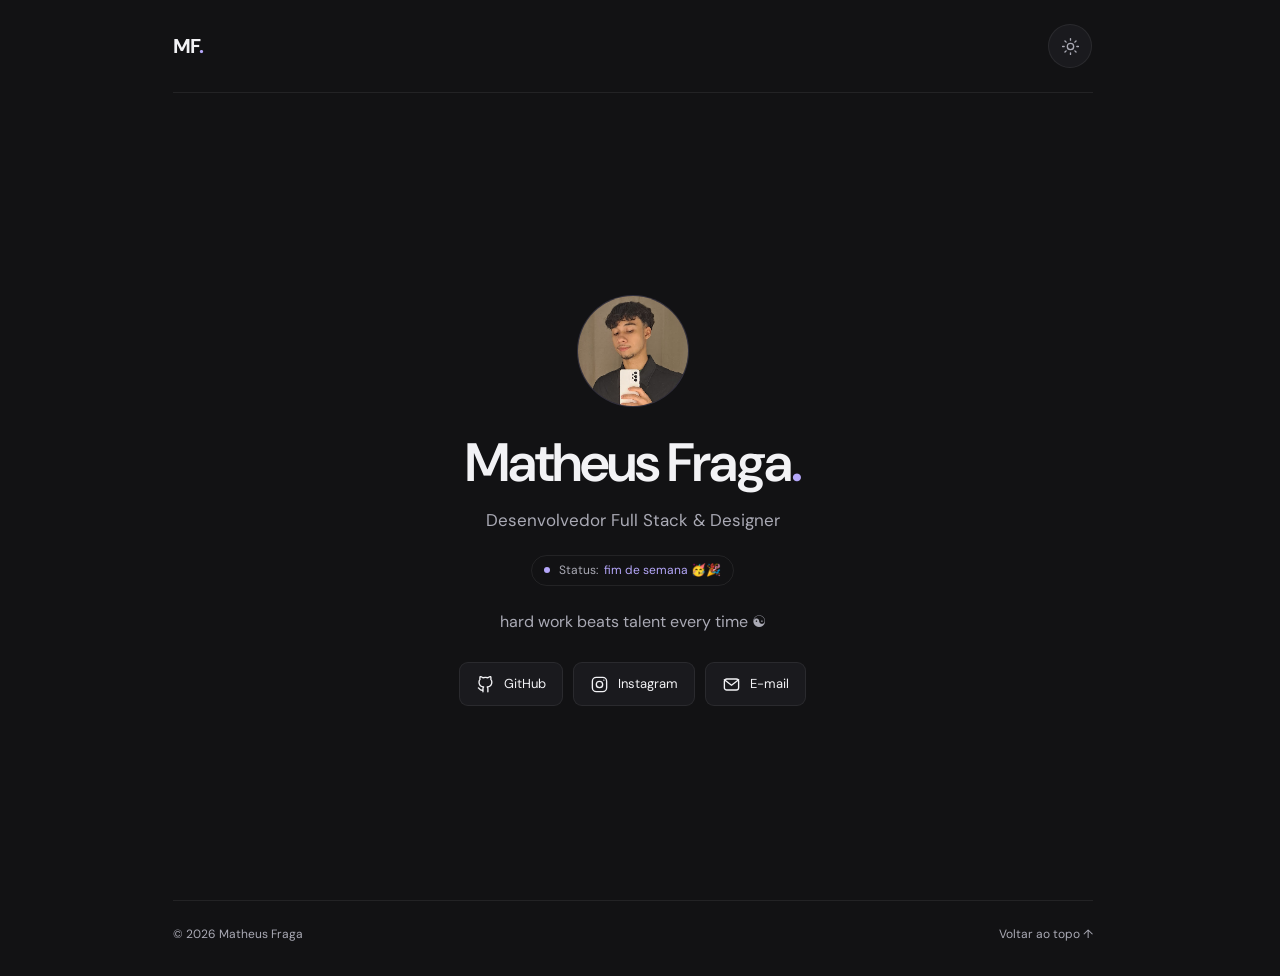
==== index.html @ 5ef15778 "Update index.html" ====
<!doctype html>
<html lang="pt-BR">
  <head>
    <meta charset="utf-8">
    <meta name="viewport" content="width=device-width,initial-scale=1">
    <meta name="theme-color" content="#121214">
    <title>Matheus Fraga | Desenvolvedor Full Stack e Designer</title>
    <meta name="description" content="Conheça o portfólio de Matheus Fraga: desenvolvimento web, design de interfaces e projetos como Nortiva, PatoDevs e Roddi.">
    <link rel="icon" type="image/svg+xml" href="/favicon.svg">
    <link rel="stylesheet" href="style.css">
    <script src="scripts/status.js" defer></script>
    <script src="scripts/app.js" defer></script>
    <link rel="canonical" href="https://matheusfraga.com.br/">
    <meta name="robots" content="index, follow, max-image-preview:large">
    <meta name="author" content="Matheus Fraga">
    <meta property="og:type" content="website">
    <meta property="og:locale" content="pt_BR">
    <meta property="og:site_name" content="Matheus Fraga">
    <meta property="og:title" content="Matheus Fraga | Desenvolvedor Full Stack e Designer">
    <meta property="og:description" content="Conheça o portfólio de Matheus Fraga: desenvolvimento web, design de interfaces e projetos como Nortiva, PatoDevs e Roddi.">
    <meta property="og:url" content="https://matheusfraga.com.br/">
    <meta property="og:image" content="https://matheusfraga.com.br/images/matheus-fraga.png">
    <meta property="og:image:alt" content="Matheus Fraga, desenvolvedor Full Stack e designer">
    <meta name="twitter:card" content="summary">
    <meta name="twitter:title" content="Matheus Fraga | Desenvolvedor Full Stack e Designer">
    <meta name="twitter:description" content="Conheça o portfólio de Matheus Fraga: desenvolvimento web, design de interfaces e projetos como Nortiva, PatoDevs e Roddi.">
    <meta name="twitter:image" content="https://matheusfraga.com.br/images/matheus-fraga.png">
    <script type="application/ld+json">
      {
      "@context": "https://schema.org",
      "@graph": [
      {
      "@type": "Person",
      "@id": "https://matheusfraga.com.br/#person",
      "name": "Matheus Fraga",
      "url": "https://matheusfraga.com.br/",
      "image": "https://matheusfraga.com.br/images/matheus-fraga.png",
      "jobTitle": "Desenvolvedor Full Stack e Designer",
      "sameAs": [
      "https://github.com/matheusfrdev",
      "https://www.instagram.com/fragaxyz/"
      ]
      },
      {
      "@type": "WebSite",
      "@id": "https://matheusfraga.com.br/#website",
      "url": "https://matheusfraga.com.br/",
      "name": "Matheus Fraga",
      "inLanguage": "pt-BR",
      "publisher": {
      "@id": "https://matheusfraga.com.br/#person"
      }
      },
      {
      "@type": "ProfilePage",
      "@id": "https://matheusfraga.com.br/#webpage",
      "url": "https://matheusfraga.com.br/",
      "name": "Matheus Fraga | Desenvolvedor Full Stack e Designer",
      "description": "Conheça o portfólio de Matheus Fraga: desenvolvimento web, design de interfaces e projetos como Nortiva, PatoDevs e Roddi.",
      "inLanguage": "pt-BR",
      "isPartOf": {
      "@id": "https://matheusfraga.com.br/#website"
      },
      "mainEntity": {
      "@id": "https://matheusfraga.com.br/#person"
      }
      }
      ]
      }
    </script>
    <script src="/scripts/conquistas.js" defer></script>
  </head>
  <body>
    <a class="skip-link" href="#inicio">Pular para o conteúdo</a>
    <div class="page">
      <header>
        <a class="brand" href="#inicio" aria-label="Matheus Fraga, início">MF<span>.</span></a>
        <nav aria-label="Navegação principal">
        </nav>
        <button id="theme" type="button" aria-label="Ativar tema claro" title="Alternar tema">
          <svg class="icon" viewBox="0 0 24 24" fill="none" stroke="currentColor" stroke-width="1.7" stroke-linecap="round" stroke-linejoin="round" aria-hidden="true">
            <circle cx="12" cy="12" r="4"/>
            <path d="M12 2v2m0 16v2M2 12h2m16 0h2M5 5l1.5 1.5m11 11L19 19M5 19l1.5-1.5m11-11L19 5"/>
          </svg>
        </button>
      </header>
      <main>
        <section class="intro" id="inicio" aria-labelledby="name">
          <div class="portrait">
            <img src="images/matheus-fraga.png" alt="Foto de Matheus Fraga" width="559" height="745" fetchpriority="high">
          </div>
          <h1 id="name">Matheus Fraga<span>.</span></h1>
          <p class="role">Desenvolvedor Full Stack &amp; Designer</p>
          <p class="routine-status" aria-label="Atividade prevista pela rotina" title="Status automático baseado na rotina, no horário de Brasília">
            <span>Status:</span>
            <span id="routine-status" role="status" aria-live="polite">Carregando status…</span>
          </p>
          <p class="summary">hard work beats talent every time ☯</p>
          <div class="intro-links">
            <a href="https://github.com/matheusfrdev" target="_blank" rel="noopener noreferrer">
              <svg class="icon" viewBox="0 0 24 24" fill="none" stroke="currentColor" stroke-width="1.7" stroke-linecap="round" stroke-linejoin="round" aria-hidden="true">
                <path d="M9 19c-4.3 1.3-4.3-2.2-6-2.7m12 5v-3.9c0-1.1-.4-1.8-.8-2.2 2.8-.3 5.8-1.4 5.8-6.3 0-1.4-.5-2.5-1.3-3.4.1-.3.6-1.6-.1-3.3 0 0-1.1-.4-3.5 1.3a12 12 0 0 0-6.4 0C6.3 1.8 5.2 2.2 5.2 2.2c-.7 1.7-.2 3-.1 3.3C4.3 6.4 3.8 7.5 3.8 8.9c0 4.9 3 6 5.8 6.3-.4.4-.8 1.2-.8 2.2v3.9"/>
              </svg>
              GitHub
            </a>
            <a href="https://www.instagram.com/fragaxyz/" target="_blank" rel="noopener noreferrer">
              <svg class="icon" viewBox="0 0 24 24" fill="none" stroke="currentColor" stroke-width="1.7" stroke-linecap="round" stroke-linejoin="round" aria-hidden="true">
                <rect x="3" y="3" width="18" height="18" rx="5"/>
                <circle cx="12" cy="12" r="4"/>
                <circle cx="17.5" cy="6.5" r=".8" fill="currentColor" stroke="none"/>
              </svg>
              Instagram
            </a>
            <button type="button" class="copy-email" aria-label="Copiar endereço de e-mail" title="Copiar e-mail">
              <svg class="icon" viewBox="0 0 24 24" fill="none" stroke="currentColor" stroke-width="1.7" stroke-linecap="round" stroke-linejoin="round" aria-hidden="true">
                <rect x="3" y="5" width="18" height="14" rx="3"/>
                <path d="m3 6 9 7 9-7"/>
              </svg>
              E-mail
            </button>
          </div>
        </section>
      </main>
      <footer>
        <span>© 2026 Matheus Fraga</span>
        <a href="#inicio">Voltar ao topo ↑</a>
      </footer>
    </div>
    <dialog id="project-dialog" aria-labelledby="dialog-title">
      <div class="dialog-toolbar">
        <span>Sobre o projeto</span>
        <button id="close-dialog" type="button" aria-label="Fechar detalhes">×</button>
      </div>
      <img id="dialog-image" alt="" width="1400" height="788">
      <div class="dialog-content">
        <p class="category" id="dialog-category"></p>
        <h2 id="dialog-title"></h2>
        <div id="dialog-description"></div>
        <h3>O que o projeto oferece</h3>
        <ul id="dialog-features"></ul>
        <div class="dialog-links" id="dialog-links"></div>
      </div>
    </dialog>
    <div class="copy-feedback" role="status" aria-live="polite" aria-atomic="true"></div>
  </body>
</html>
---- style.css ----
@import url('https://fonts.googleapis.com/css2?family=DM+Sans:wght@400;500;600;700&display=swap');

/* Índice: base · cabeçalho · apresentação · seções · projetos · contato
   rodapé · modal · feedback · animações · responsividade · acessibilidade. */

/* Base e temas */

:root {
  color-scheme: dark;
  --bg: #121214;
  --card: #1a1a1e;
  --text: #f2f2f5;
  --muted: #aaaab5;
  --line: #ffffff12;
  --accent: #b5a7fa;
  --avatar: #24212f;
  --quiet: #777783;
  --radius: 16px;
  --header-height: 93px;
}

* {
  box-sizing: border-box;
}

html {
  scroll-behavior: smooth;
  scroll-padding-top: 32px;
  scrollbar-gutter: stable;
}

body {
  margin: 0;
  background: var(--bg);
  color: var(--text);
  font-family: 'DM Sans',Arial,sans-serif;
  font-size: 16px;
  line-height: 1.6;
  -webkit-font-smoothing: antialiased;
}

body.light {
  color-scheme: light;
  --bg: #faf9fc;
  --card: #f1eff6;
  --text: #25222e;
  --muted: #64606f;
  --line: #3024481c;
  --accent: #6950ae;
  --avatar: #ebe5f7;
  --quiet: #746b83;
}

a {
  color: inherit;
  text-decoration: none;
  transition: color .2s;
}

a:hover {
  color: var(--accent);
}

a:focus-visible {
  outline: 2px solid var(--accent);
  outline-offset: 5px;
}

button:focus-visible {
  outline: 2px solid var(--accent);
  outline-offset: 5px;
}

button {
  font: inherit;
  cursor: pointer;
}

.page {
  width: min(100% - 64px,920px);
  margin: auto;
}

h1 {
  margin: 0;
  font-size: clamp(36px,5vw,54px);
  line-height: 1.2;
  font-weight: 600;
  letter-spacing: -2px;
  text-wrap: balance;
}

h2 {
  margin: 0;
  font-size: 25px;
  font-weight: 600;
  letter-spacing: -.8px;
  text-wrap: balance;
}

h3 {
  margin: 0;
  font-weight: 500;
  font-size: 17px;
  letter-spacing: -.3px;
  text-wrap: balance;
}

p {
  margin: 0;
  text-wrap: pretty;
}

h2 span {
  color: var(--accent);
}

.icon {
  width: 19px;
  height: 19px;
  flex-shrink: 0;
  vertical-align: middle;
}

.copy-email:hover {
  color: var(--accent);
  border-color: var(--accent);
}

.copy-email:active {
  transform: scale(.97);
}

/* Cabeçalho e navegação */

header {
  display: flex;
  align-items: center;
  justify-content: space-between;
  position: relative;
  padding: 24px 0;
  border-bottom: 1px solid var(--line);
}

nav {
  display: flex;
  gap: 30px;
  font-size: 14px;
  color: var(--muted);
}

#theme {
  position: static;
  right: 0;
  background: var(--card);
  border: 1px solid var(--line);
  border-radius: 50%;
  color: var(--muted);
  height: 44px;
  width: 44px;
  padding: 0;
  font-size: 19px;
  display: grid;
  place-items: center;
}

.brand {
  font-size: 20px;
  font-weight: 700;
  letter-spacing: -.7px;
  white-space: nowrap;
}

.brand span {
  color: var(--accent);
}

nav a {
  min-height: 44px;
  display: flex;
  align-items: center;
}

#theme:hover {
  color: var(--accent);
}

.skip-link {
  position: fixed;
  top: -100px;
  left: 8px;
  padding: 12px;
  background: var(--card);
  z-index: 10;
  transform: none;
}

.skip-link:focus {
  transform: translateY(0);
  top: 8px;
}

/* Apresentação — primeira tela */

.intro {
  text-align: center;
  padding: 64px 0 56px;
  max-width: 650px;
  margin: auto;
  min-height: calc(100vh - var(--header-height));
  min-height: calc(100dvh - var(--header-height));
  display: flex;
  flex-direction: column;
  align-items: center;
  justify-content: center;
  width: 100%;
}

.portrait {
  background: var(--avatar);
  border: 1px solid var(--line);
  border-radius: 50%;
  width: 112px;
  height: 112px;
  margin: 0 auto 22px;
  display: grid;
  place-items: center;
  color: var(--accent);
  font-size: 23px;
  font-weight: 500;
  letter-spacing: -1px;
  margin-bottom: 24px;
  transform: none;
  overflow: hidden;
}

.portrait img {
  width: 100%;
  height: 100%;
  object-fit: cover;
  border-radius: inherit;
  display: block;
  object-position: 50% 22%;
  transform: scale(1.55);
  transform-origin: 50% 22%;
}

h1 span {
  color: var(--accent);
}

.role {
  font-size: 17px;
  margin-top: 12px;
  color: var(--muted);
}

.summary {
  font-size: 16px;
  line-height: 1.8;
  color: var(--muted);
  margin: 15px auto 0;
  max-width: 470px;
  margin-top: 22px;
}

.intro-links {
  display: flex;
  align-items: center;
  justify-content: center;
  gap: 10px;
  margin-top: 26px;
  font-size: 14px;
}

.intro-links>span {
  color: var(--line);
}

.routine-status {
  font-size: 12px;
  color: var(--muted);
  margin: 8px 0 0;
  display: inline-flex;
  gap: 6px;
  align-items: center;
  border: 1px solid var(--line);
  padding: 5px 12px;
  border-radius: 100px;
  margin-top: 20px;
}

.routine-status>span:last-child {
  color: var(--accent);
}

.routine-status:before {
  content: '';
  width: 6px;
  height: 6px;
  background: var(--accent);
  border-radius: 50%;
  margin-right: 3px;
}

.intro-links a {
  display: inline-flex;
  align-items: center;
  justify-content: center;
  gap: 9px;
  border: 1px solid var(--line);
  border-radius: 9px;
  padding: 9px 16px;
  min-height: 44px;
  font-size: 13px;
  background: var(--card);
}

.intro-links a:hover {
  border-color: var(--accent);
}

.intro-links .copy-email {
  display: inline-flex;
  align-items: center;
  justify-content: center;
  gap: 9px;
  border: 1px solid var(--line);
  border-radius: 9px;
  padding: 9px 16px;
  min-height: 44px;
  font-size: 13px;
  background: var(--card);
  color: var(--text);
}

.intro>* {
  flex-shrink: 0;
}

/* Seções e sobre */

.section {
  border-top: 1px solid var(--line);
  padding: 40px 0;
}

.section-title {
  display: flex;
  align-items: flex-end;
  justify-content: space-between;
  margin-bottom: 24px;
}

.section-title>span {
  font-size: 12px;
  color: var(--muted);
}

.about {
  display: grid;
  grid-template-columns: 1fr 2fr;
  gap: 40px;
}

.eyebrow {
  display: block;
  color: var(--muted);
  font-size: 11px;
  letter-spacing: 1.4px;
  text-transform: uppercase;
  margin-bottom: 10px;
}

.about-copy p {
  font-size: 15px;
  color: var(--muted);
  line-height: 1.85;
}

.about-copy p+p {
  margin-top: 12px;
}

/* Projetos */

.project-grid {
  display: grid;
  grid-template-columns: repeat(3, minmax(0, 1fr));
  gap: 24px;
}

.project {
  padding: 0;
  background: var(--card);
  border: 1px solid var(--line);
  border-radius: var(--radius);
  min-width: 0;
  transition: transform 180ms ease-out,border-color 180ms ease-out;
  display: flex;
  flex-direction: column;
  width: 100%;
  overflow: hidden;
  text-align: left;
  color: var(--text);
  font: inherit;
  border-color: var(--line);
}

.project:hover {
  border-color: var(--accent);
  transform: translateY(-4px);
}

.category {
  font-size: 11px;
  color: var(--muted);
  letter-spacing: .3px;
}

.project-photo {
  display: block;
  width: 100%;
  height: auto;
  aspect-ratio: 16/9;
  object-fit: cover;
  border-bottom: 1px solid var(--line);
  background: var(--card);
  transition: transform 220ms ease-out;
}

.project-body {
  display: flex;
  flex-direction: column;
  flex: 1;
  padding: 22px 20px;
}

.project-name {
  display: block;
  font-size: 21px;
  font-weight: 600;
  letter-spacing: -.5px;
  margin-top: 6px;
}

.project-description {
  display: block;
  font-size: 14px;
  color: var(--muted);
  line-height: 1.7;
  margin-top: 8px;
  min-height: 48px;
  margin-bottom: 20px;
}

.project-more {
  display: flex;
  color: var(--accent);
  font-size: 12px;
  margin-top: auto;
  align-items: center;
  justify-content: space-between;
  border-top: 1px solid var(--line);
  padding-top: 16px;
}

.project[data-project="nortiva"] .project-photo {
  object-fit: contain;
  padding: 0;
  background: #244aff;
}

.project-count {
  font-variant-numeric: tabular-nums;
  letter-spacing: 1px;
  padding-bottom: 4px;
}

.project:active {
  transform: scale(.99);
}

/* Preserva a logo quadrada do PatoDevs no espaço horizontal dos projetos. */

.project[data-project="patodevs"] .project-photo, #dialog-image.patodevs-image {
  object-fit: contain;
  padding: 20px;
  background: #000;
}

/* Contato */

.contact {
  text-align: center;
  padding: 52px 0;
}

.contact>p {
  color: var(--muted);
  font-size: 15px;
  margin-top: 14px;
}

.contact-links {
  display: flex;
  justify-content: center;
  flex-wrap: wrap;
  gap: 24px;
  font-size: 14px;
  color: var(--muted);
}

.contact h2 {
  font-size: 30px;
}

.contact-links a {
  display: inline-flex;
  align-items: center;
  gap: 8px;
  min-height: 44px;
  font-size: 13px;
}

.contact-icons {
  margin-top: 24px;
  gap: 16px;
}

.contact-icons a {
  width: 48px;
  height: 48px;
  display: inline-flex;
  justify-content: center;
  align-items: center;
  border: 1px solid var(--line);
  border-radius: 12px;
  background: var(--card);
  color: var(--muted);
}

.contact-icons .icon {
  width: 23px;
  height: 23px;
}

.contact-icons a:hover {
  color: var(--accent);
  border-color: var(--accent);
}

.contact-icons .copy-email {
  width: 48px;
  height: 48px;
  display: inline-flex;
  justify-content: center;
  align-items: center;
  border: 1px solid var(--line);
  border-radius: 12px;
  background: var(--card);
  color: var(--muted);
  padding: 0;
}

/* Rodapé */

footer {
  border-top: 1px solid var(--line);
  padding: 24px 0 32px;
  color: var(--muted);
  font-size: 12px;
  text-align: center;
  display: flex;
  justify-content: space-between;
}

/* Modal de projeto */

dialog {
  color: var(--text);
  background: var(--bg);
  border: 1px solid var(--line);
  padding: 0;
  border-radius: 15px;
  width: min(680px,calc(100% - 32px));
  max-height: 85dvh;
  overflow: auto;
  box-shadow: 0 25px 100px #0006;
}

/* Entrada dos detalhes ao clicar em qualquer card. */

dialog[open] {
  animation: project-dialog-enter 240ms cubic-bezier(.2,.8,.2,1);
}

dialog[open]::backdrop {
  animation: project-backdrop-enter 240ms ease-out;
}

@keyframes project-dialog-enter {
  from {
    opacity: 0;
    transform: translateY(14px) scale(.96);
  }
  to {
    opacity: 1;
    transform: translateY(0) scale(1);
  }
}

@keyframes project-backdrop-enter {
  from {
    opacity: 0;
  }
  to {
    opacity: 1;
  }
}

dialog::backdrop {
  background: #000a;
  backdrop-filter: blur(5px);
}

body.dialog-open {
  overflow: hidden;
}

.dialog-toolbar {
  display: flex;
  align-items: center;
  justify-content: space-between;
  padding: 12px 18px;
  border-bottom: 1px solid var(--line);
  font-size: 12px;
  color: var(--muted);
}

#close-dialog {
  background: transparent;
  border: 0;
  color: var(--text);
  height: 44px;
  width: 44px;
  font-size: 25px;
  line-height: 1;
}

#dialog-image {
  width: 100%;
  height: auto;
  aspect-ratio: 16/9;
  object-fit: cover;
  display: block;
}

.dialog-content {
  padding: 25px 29px 30px;
}

#dialog-title {
  font-size: 27px;
  margin: 5px 0 19px;
}

#dialog-description p {
  font-size: 16px;
  color: var(--muted);
  line-height: 1.8;
  margin: 0 0 15px;
}

.dialog-content h3 {
  font-size: 16px;
  margin-top: 24px;
}

#dialog-features {
  font-size: 14px;
  color: var(--muted);
  padding-left: 19px;
  margin: 12px 0 23px;
}

#dialog-features li {
  margin: 6px 0;
}

.dialog-links {
  display: flex;
  gap: 10px;
  flex-wrap: wrap;
}

.dialog-links a {
  font-size: 14px;
  padding: 10px 15px;
  border: 1px solid var(--line);
  border-radius: 8px;
  min-height: 44px;
}

.dialog-links a:first-child {
  color: var(--accent);
}

#dialog-image.nortiva-image {
  object-fit: contain;
  padding: 0;
  background: #244aff;
}

.dialog-links a:hover {
  border-color: var(--accent);
}

/* Confirmação de cópia */

.copy-feedback {
  position: fixed;
  bottom: 24px;
  left: 50%;
  transform: translateX(-50%);
  z-index: 20;
  max-width: calc(100% - 32px);
  width: max-content;
  padding: 12px 20px;
  border: 1px solid var(--line);
  border-radius: 12px;
  background: var(--card);
  color: var(--text);
  font-size: 14px;
  text-align: center;
  box-shadow: 0 4px 24px #0003;
}

.copy-feedback:empty {
  display: none;
}

/* Animações de entrada */

.scroll-reveal {
  transition: opacity 480ms ease-out,transform 480ms cubic-bezier(.23,1,.32,1);
}

.scroll-reveal.is-pending {
  opacity: 0;
  transform: translateY(18px);
}

/* Responsividade: ajustes agrupados por tamanho de tela. */

/* Mascote oficial da Maracaki, preservado sem cortes. */

.project[data-project="maracaki"] .project-photo, #dialog-image.maracaki-image {
  object-fit: contain;
  padding: 16px;
  background: #171719;
}

@media (max-width: 900px) {
  .project-grid {
    grid-template-columns: repeat(2, minmax(0, 1fr));
  }
}

@media (max-width: 600px) {
  .page {
    width: calc(100% - 40px);
  }
  header {
    padding: 16px 0;
    flex-wrap: wrap;
    gap: 8px 16px;
  }
  nav {
    gap: 18px;
    font-size: 13px;
  }
  .intro {
    padding: 40px 0;
  }
  .summary {
    font-size: 15px;
  }
  /* Projetos no celular: cards em coluna única sobre fundo mais escuro */
  #projetos {
    background: #0b0b0d;
    margin-inline: -20px;
    padding: 32px 20px;
    border-top: 1px solid #ffffff10;
    border-bottom: 1px solid #ffffff10;
  }
  .project-grid {
    grid-template-columns: 1fr;
    gap: 16px;
  }
  .project {
    background: #141417;
    border-color: #ffffff12;
  }
  .project-photo {
    aspect-ratio: 16 / 9;
  }
  h3 {
    font-size: 16px;
  }
  .contact-links {
    flex-direction: row;
    gap: 16px;
  }
  .section {
    padding: 32px 0;
  }
  .project-body {
    padding: 14px 12px;
    min-width: 0;
    overflow-wrap: anywhere;
  }
  .project-description {
    min-height: 0;
    font-size: 12px;
    line-height: 1.55;
    margin-bottom: 14px;
  }
  .project-name {
    font-size: 17px;
    line-height: 1.3;
  }
  .project .category {
    font-size: 10px;
    line-height: 1.4;
  }
  .project-more {
    font-size: 11px;
    gap: 6px;
    padding-top: 12px;
  }
  .dialog-content {
    padding: 20px;
  }
  .brand {
    font-size: 18px;
  }
  #theme {
    height: 40px;
    width: 40px;
    margin-left: auto;
  }
  .role {
    font-size: 14px;
  }
  .intro-links {
    gap: 8px;
  }
  .intro-links a {
    padding: 9px 12px;
    font-size: 12px;
  }
  .about {
    grid-template-columns: 1fr;
    gap: 20px;
  }
  .section-title {
    gap: 12px;
  }
  h2 {
    font-size: 23px;
  }
  .project-count {
    white-space: nowrap;
    font-size: 10px !important;
  }
  .contact {
    padding: 40px 0;
  }
  .contact h2 {
    font-size: 27px;
  }
  .contact-links a {
    font-size: 12px;
  }
  footer {
    font-size: 11px;
  }
  .intro-links .copy-email {
    padding: 9px 12px;
    font-size: 12px;
  }
  header nav {
    order: 3;
    width: 100%;
    justify-content: center;
  }
  :root {
    --header-height: 125px;
  }
}

/* Acessibilidade: respeita a preferência por movimento reduzido. */

@media (prefers-reduced-motion: reduce) {
  html {
    scroll-behavior: auto;
  }
  *, *::before, *::after, dialog::backdrop {
    animation: none !important;
    transition: none !important;
  }
  .project:hover {
    transform: none;
  }
  .project:active {
    transform: none;
  }
  .scroll-reveal {
    opacity: 1;
    transform: none;
    transition: none;
  }
  .scroll-reveal.is-pending {
    opacity: 1;
    transform: none;
    transition: none;
  }
}

/* 404 */

.estrutura-erro {
  min-height: 100vh;
  min-height: 100svh;
  display: flex;
  flex-direction: column;
}

.conteudo-erro {
  flex: 1;
  display: flex;
  flex-direction: column;
  justify-content: center;
  align-items: center;
  padding: 48px 0 64px;
  text-align: center;
}

.etiqueta-erro {
  font-size: 12px;
  letter-spacing: .14em;
  text-transform: uppercase;
  color: var(--muted);
  border: 1px solid var(--line);
  background: var(--card);
  border-radius: 100px;
  padding: 5px 14px;
}

.numero-erro {
  font-size: clamp(100px, 24vw, 220px);
  line-height: 1.15;
  font-weight: 700;
  letter-spacing: -.065em;
  margin: 18px 0 16px;
  color: var(--text);
  user-select: none;
}

.numero-erro span {
  color: var(--accent);
}

.conteudo-erro h1 {
  max-width: 620px;
  font-size: clamp(26px, 4vw, 38px);
  letter-spacing: -1px;
}

.descricao-erro {
  color: var(--muted);
  font-size: 16px;
  line-height: 1.8;
  margin-top: 18px;
  max-width: 460px;
}

.acoes-erro {
  display: flex;
  justify-content: center;
  flex-wrap: wrap;
  gap: 10px;
  margin-top: 28px;
}

.botao-erro {
  display: inline-flex;
  justify-content: center;
  align-items: center;
  min-height: 46px;
  padding: 10px 18px;
  border-radius: 9px;
  border: 1px solid var(--line);
  background: var(--card);
  color: var(--text);
  font-size: 14px;
  transition: border-color .2s, transform .2s;
}

.botao-erro:hover {
  border-color: var(--accent);
}

.principal-erro {
  background: var(--accent);
  color: var(--bg);
  border-color: var(--accent);
  font-weight: 600;
}

.principal-erro:hover {
  color: var(--bg);
  transform: translateY(-2px);
}

@media (max-width: 520px) {
  .pagina-erro .page {
    width: calc(100% - 32px);
  }
  .pagina-erro header {
    gap: 12px;
  }
  .pagina-erro nav {
    gap: 12px;
    font-size: 13px;
  }
  .conteudo-erro {
    padding: 32px 0 44px;
  }
  .descricao-erro {
    font-size: 15px;
  }
  .acoes-erro {
    width: 100%;
  }
}

@media (max-width: 360px) {
  .pagina-erro nav a:first-child {
    display: none;
  }
  .acoes-erro {
    flex-direction: column;
  }
}

@media (prefers-reduced-motion: reduce) {
  .botao-erro {
    transition: none;
  }
  .principal-erro:hover {
    transform: none;
  }
}

/* Easter egg: isolado para preservar o tema e os modais de projetos. */

button.routine-status {
  background: transparent;
  font-family: inherit;
  line-height: inherit;
  user-select: none;
  touch-action: manipulation;
}

#secret-dialog {
  padding: 0;
  width: min(560px, calc(100% - 32px));
  max-height: calc(100dvh - 32px);
  overflow: auto;
  border: 1px solid #ffffff24;
  border-radius: 24px;
  background: #15151b;
  color: #f6f4ff;
  box-shadow: 0 24px 100px #0007;
}

#secret-dialog::backdrop {
  background: #090912cc;
  backdrop-filter: blur(8px);
}

#secret-dialog[open] {
  animation: secret-enter .35s ease-out;
}

.secret-scene {
  height: 210px;
  position: relative;
  overflow: hidden;
  background: linear-gradient(#98e4ed, #d0f4e7 73%, #f9dfa5 74%);
}

.secret-sun {
  position: absolute;
  top: 32px;
  right: 85px;
  width: 66px;
  height: 66px;
  border-radius: 50%;
  background: #ffe68a;
  box-shadow: 0 0 45px #ffe68a90;
}

.secret-palm {
  position: absolute;
  bottom: 10px;
  font-size: 116px;
  line-height: 1;
  z-index: 2;
  transform-origin: bottom;
  animation: secret-sway 5s ease-in-out infinite alternate;
}

.palm-left {
  left: 30px;
}

.palm-right {
  right: 25px;
  font-size: 92px;
  animation-delay: -2s;
}

.secret-wave {
  position: absolute;
  bottom: 22px;
  left: -10%;
  width: 120%;
  height: 44px;
  background: #57c4d3;
  border-radius: 50%;
  animation: secret-tide 4s ease-in-out infinite alternate;
}

.secret-code {
  display: none;
}

.secret-content {
  padding: 30px 32px;
}

.secret-label {
  font-size: 10px;
  letter-spacing: 2.5px;
  color: #b5a7fa;
  margin-bottom: 12px;
}

#secret-title {
  font-size: clamp(23px, 5vw, 32px);
  letter-spacing: -1px;
  line-height: 1.2;
}

#secret-message {
  color: #b9b6c9;
  font-size: 15px;
  line-height: 1.75;
  margin-top: 15px;
}

.secret-close {
  margin-top: 26px;
  padding: 11px 18px;
  border: 0;
  border-radius: 10px;
  color: #181322;
  background: #c0b2ff;
  display: flex;
  align-items: center;
  gap: 24px;
  font-size: 14px;
}

.secret-close:hover {
  background: #d4caff;
}

.secret-content small {
  display: block;
  margin-top: 12px;
  font-size: 11px;
  color: #8c879e;
}

#secret-dialog[data-mode="dev"] .secret-scene {
  background: #0b1110;
  border-bottom: 1px solid #a4ffbb22;
}

#secret-dialog[data-mode="dev"] .secret-sun, #secret-dialog[data-mode="dev"] .secret-palm, #secret-dialog[data-mode="dev"] .secret-wave {
  display: none;
}

#secret-dialog[data-mode="dev"] .secret-code {
  display: flex;
  flex-direction: column;
  padding: 28px 30px;
  gap: 8px;
  font: 13px/1.4 monospace;
  color: #a4ffbb;
}

#secret-dialog[data-mode="dev"] .secret-label {
  color: #a4ffbb;
}

#secret-dialog[data-mode="dev"] .secret-close {
  background: #a4ffbb;
  color: #0b1110;
}

.secret-cursor {
  animation: secret-blink 1s steps(2, start) infinite;
}

@keyframes secret-enter {
  from {
    opacity: 0;
    transform: translateY(14px) scale(.98);
  }
  to {
    opacity: 1;
    transform: none;
  }
}

@keyframes secret-sway {
  from {
    transform: rotate(-3deg);
  }
  to {
    transform: rotate(3deg);
  }
}

@keyframes secret-tide {
  from {
    transform: translateY(0);
  }
  to {
    transform: translateY(9px);
  }
}

@keyframes secret-blink {
  to {
    opacity: 0;
  }
}

@media (max-width: 420px) {
  .secret-content {
    padding: 25px 22px;
  }
  .secret-scene {
    height: 180px;
  }
  .palm-left {
    left: 12px;
  }
  .palm-right {
    right: 8px;
  }
}

@media (prefers-reduced-motion: reduce) {
  #secret-dialog[open], #secret-dialog .secret-palm, #secret-dialog .secret-wave, #secret-dialog .secret-cursor {
    animation: none;
  }
}
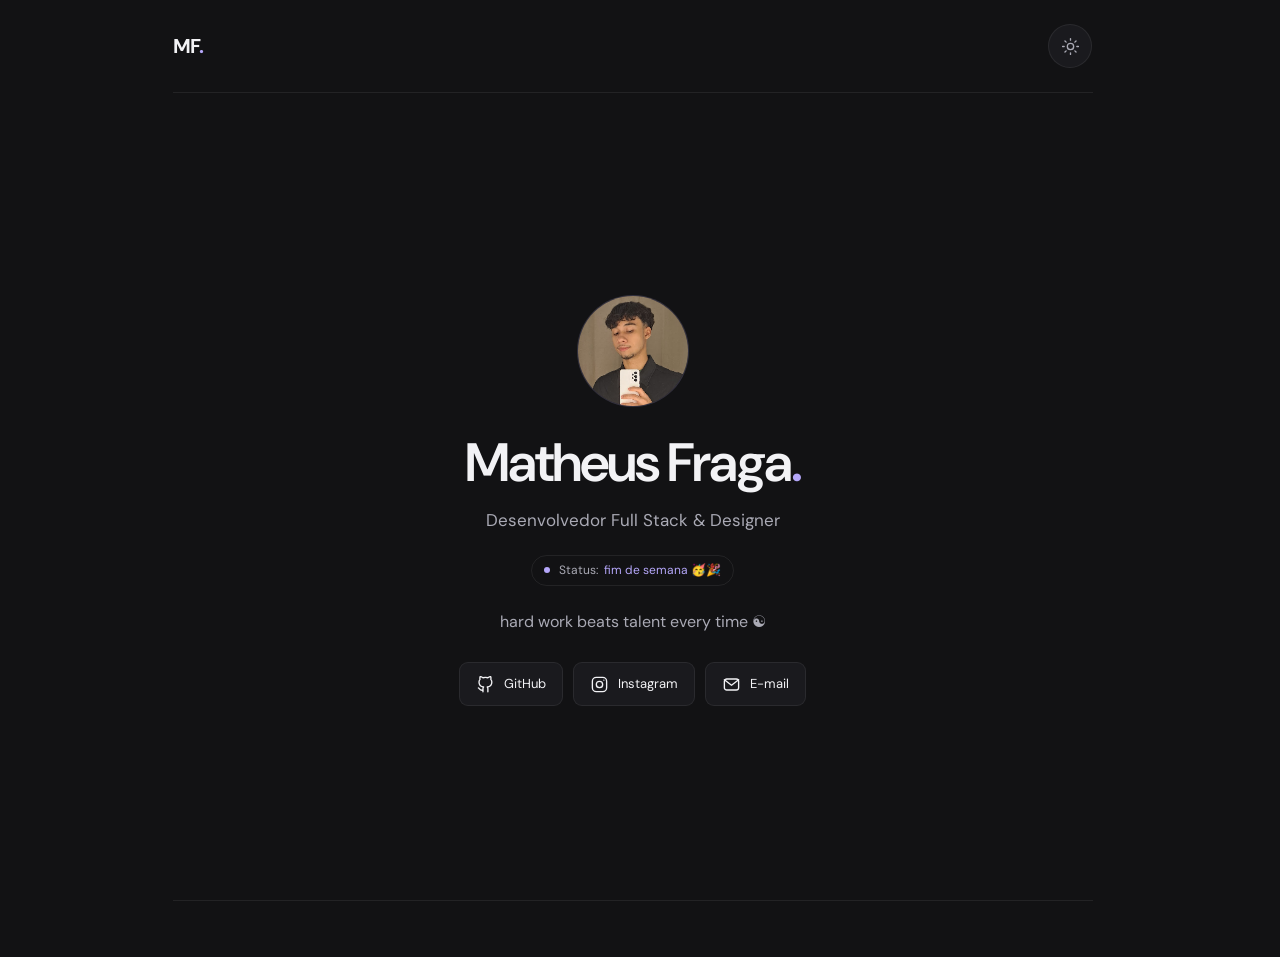
==== commit cd35db6f: "Update index.html" ====
--- a/index.html
+++ b/index.html
@@ -122,26 +122,7 @@
         </section>
       </main>
       <footer>
-        <span>© 2026 Matheus Fraga</span>
-        <a href="#inicio">Voltar ao topo ↑</a>
       </footer>
-    </div>
-    <dialog id="project-dialog" aria-labelledby="dialog-title">
-      <div class="dialog-toolbar">
-        <span>Sobre o projeto</span>
-        <button id="close-dialog" type="button" aria-label="Fechar detalhes">×</button>
-      </div>
-      <img id="dialog-image" alt="" width="1400" height="788">
-      <div class="dialog-content">
-        <p class="category" id="dialog-category"></p>
-        <h2 id="dialog-title"></h2>
-        <div id="dialog-description"></div>
-        <h3>O que o projeto oferece</h3>
-        <ul id="dialog-features"></ul>
-        <div class="dialog-links" id="dialog-links"></div>
-      </div>
-    </dialog>
-    <div class="copy-feedback" role="status" aria-live="polite" aria-atomic="true"></div>
   </body>
 </html>
 
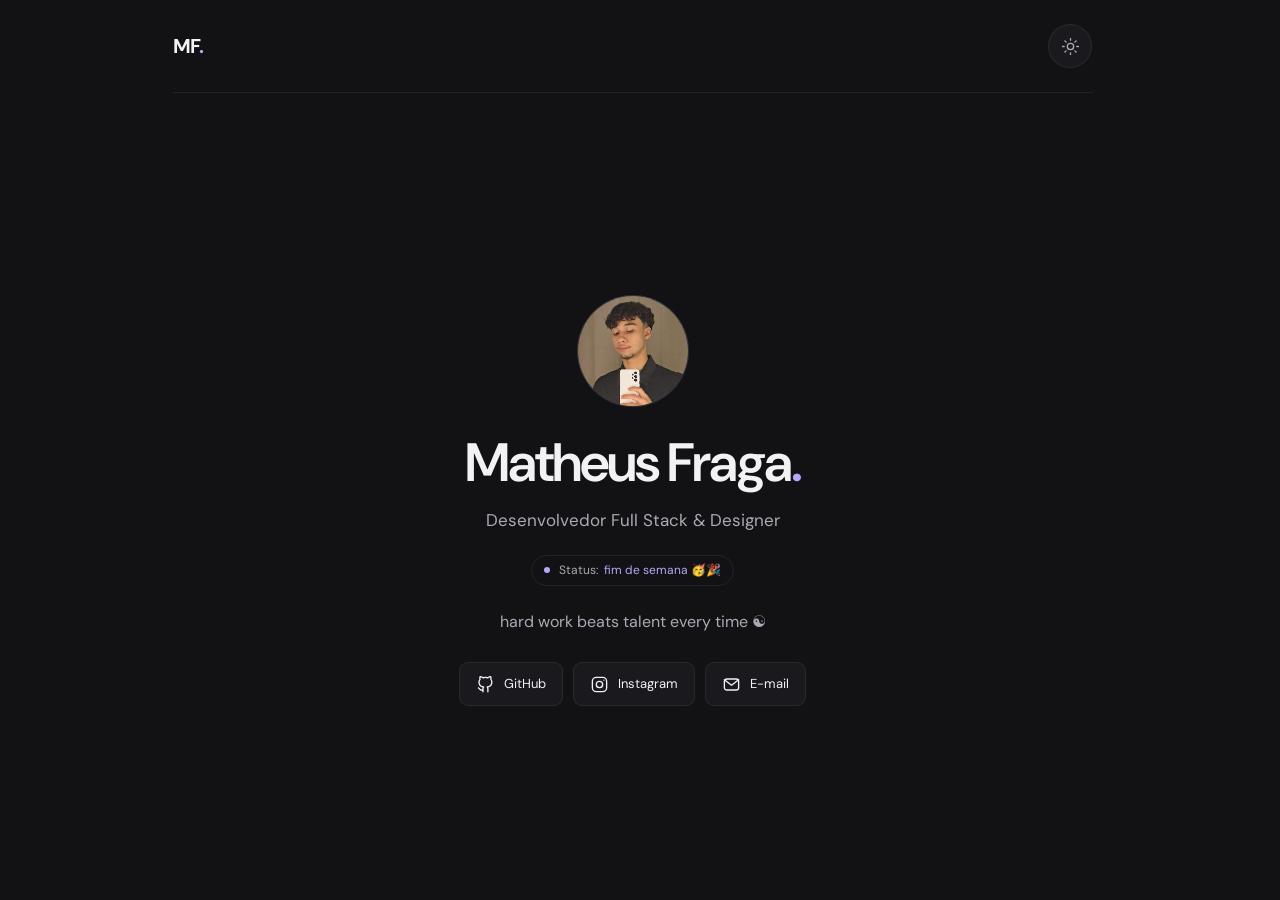
==== commit 00e1f1ad: "Update index.html" ====
--- a/index.html
+++ b/index.html
@@ -121,8 +121,6 @@
           </div>
         </section>
       </main>
-      <footer>
-      </footer>
   </body>
 </html>
 
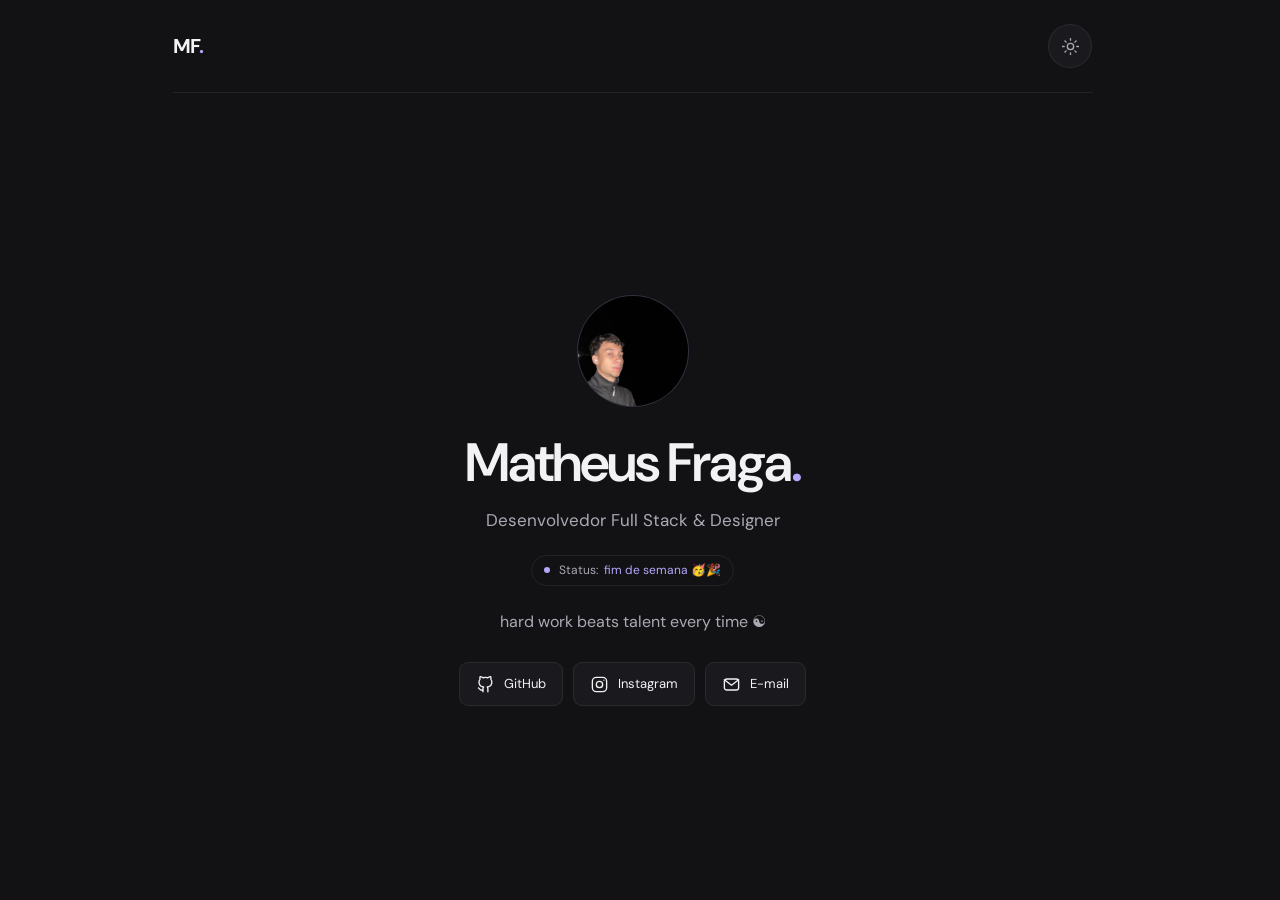
==== commit 9de60758: "Change image format from PNG to JPEG Updated image references in the HTML file." ====
--- a/index.html
+++ b/index.html
@@ -19,12 +19,12 @@
     <meta property="og:title" content="Matheus Fraga | Desenvolvedor Full Stack e Designer">
     <meta property="og:description" content="Conheça o portfólio de Matheus Fraga: desenvolvimento web, design de interfaces e projetos como Nortiva, PatoDevs e Roddi.">
     <meta property="og:url" content="https://matheusfraga.com.br/">
-    <meta property="og:image" content="https://matheusfraga.com.br/images/matheus-fraga.png">
+    <meta property="og:image" content="https://matheusfraga.com.br/images/matheus-fraga.jpeg">
     <meta property="og:image:alt" content="Matheus Fraga, desenvolvedor Full Stack e designer">
     <meta name="twitter:card" content="summary">
     <meta name="twitter:title" content="Matheus Fraga | Desenvolvedor Full Stack e Designer">
     <meta name="twitter:description" content="Conheça o portfólio de Matheus Fraga: desenvolvimento web, design de interfaces e projetos como Nortiva, PatoDevs e Roddi.">
-    <meta name="twitter:image" content="https://matheusfraga.com.br/images/matheus-fraga.png">
+    <meta name="twitter:image" content="https://matheusfraga.com.br/images/matheus-fraga.jpeg">
     <script type="application/ld+json">
       {
       "@context": "https://schema.org",
@@ -87,7 +87,7 @@
       <main>
         <section class="intro" id="inicio" aria-labelledby="name">
           <div class="portrait">
-            <img src="images/matheus-fraga.png" alt="Foto de Matheus Fraga" width="559" height="745" fetchpriority="high">
+            <img src="images/matheus-fraga.jpeg" alt="Foto de Matheus Fraga" width="559" height="745" fetchpriority="high">
           </div>
           <h1 id="name">Matheus Fraga<span>.</span></h1>
           <p class="role">Desenvolvedor Full Stack &amp; Designer</p>
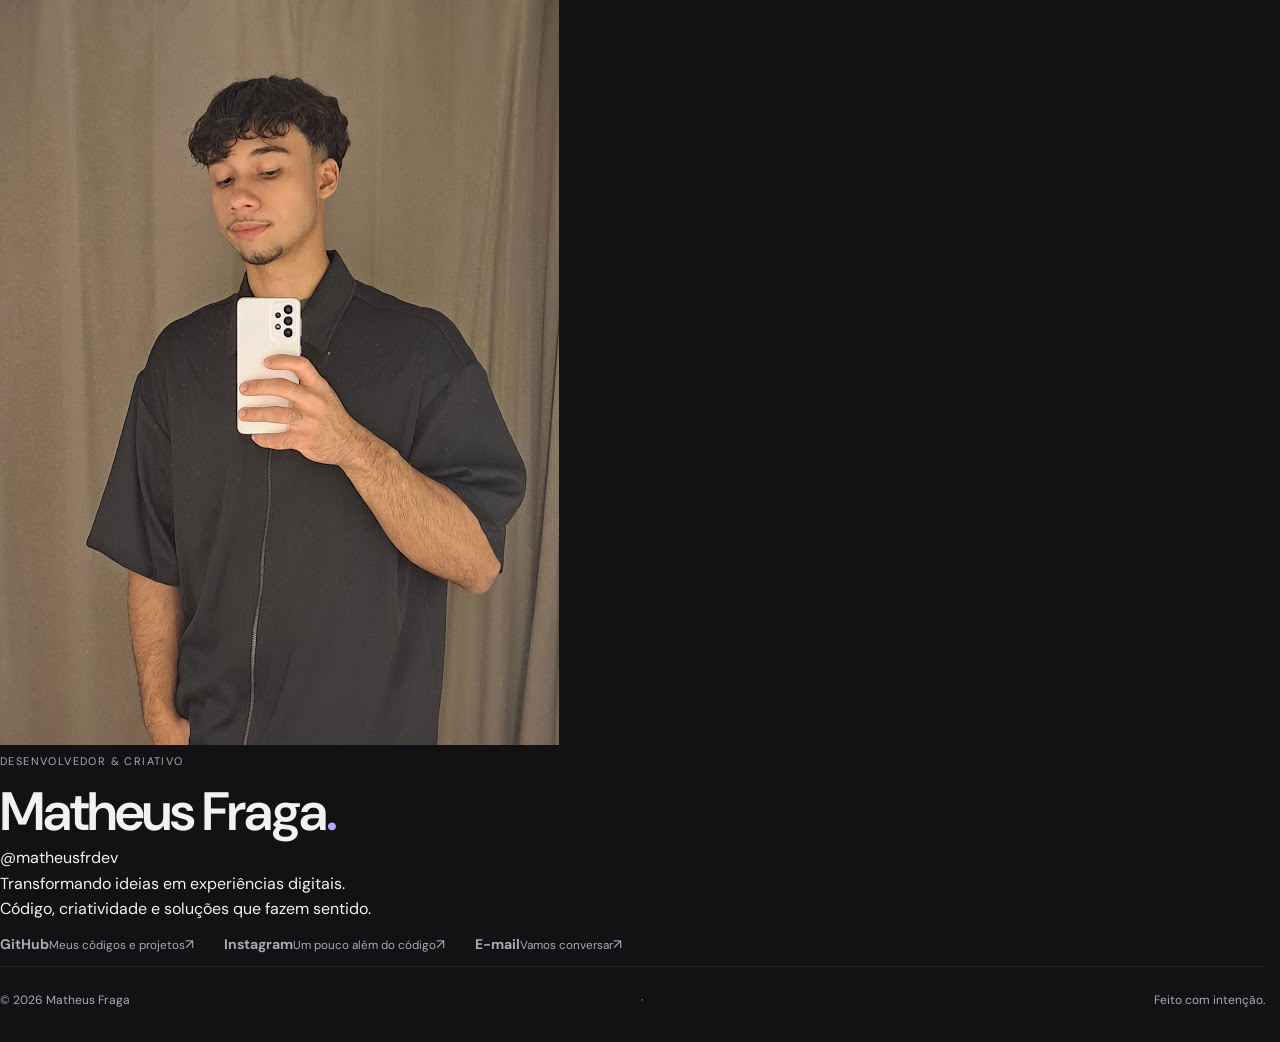
==== commit cb303c0c: "Add files via upload" ====
--- a/index.html
+++ b/index.html
@@ -1,126 +1,17 @@
-<!doctype html>
-<html lang="pt-BR">
-  <head>
-    <meta charset="utf-8">
-    <meta name="viewport" content="width=device-width,initial-scale=1">
-    <meta name="theme-color" content="#121214">
-    <title>Matheus Fraga | Desenvolvedor Full Stack e Designer</title>
-    <meta name="description" content="Conheça o portfólio de Matheus Fraga: desenvolvimento web, design de interfaces e projetos como Nortiva, PatoDevs e Roddi.">
-    <link rel="icon" type="image/svg+xml" href="/favicon.svg">
-    <link rel="stylesheet" href="style.css">
-    <script src="scripts/status.js" defer></script>
-    <script src="scripts/app.js" defer></script>
-    <link rel="canonical" href="https://matheusfraga.com.br/">
-    <meta name="robots" content="index, follow, max-image-preview:large">
-    <meta name="author" content="Matheus Fraga">
-    <meta property="og:type" content="website">
-    <meta property="og:locale" content="pt_BR">
-    <meta property="og:site_name" content="Matheus Fraga">
-    <meta property="og:title" content="Matheus Fraga | Desenvolvedor Full Stack e Designer">
-    <meta property="og:description" content="Conheça o portfólio de Matheus Fraga: desenvolvimento web, design de interfaces e projetos como Nortiva, PatoDevs e Roddi.">
-    <meta property="og:url" content="https://matheusfraga.com.br/">
-    <meta property="og:image" content="https://matheusfraga.com.br/images/matheus-fraga.jpeg">
-    <meta property="og:image:alt" content="Matheus Fraga, desenvolvedor Full Stack e designer">
-    <meta name="twitter:card" content="summary">
-    <meta name="twitter:title" content="Matheus Fraga | Desenvolvedor Full Stack e Designer">
-    <meta name="twitter:description" content="Conheça o portfólio de Matheus Fraga: desenvolvimento web, design de interfaces e projetos como Nortiva, PatoDevs e Roddi.">
-    <meta name="twitter:image" content="https://matheusfraga.com.br/images/matheus-fraga.jpeg">
-    <script type="application/ld+json">
-      {
-      "@context": "https://schema.org",
-      "@graph": [
-      {
-      "@type": "Person",
-      "@id": "https://matheusfraga.com.br/#person",
-      "name": "Matheus Fraga",
-      "url": "https://matheusfraga.com.br/",
-      "image": "https://matheusfraga.com.br/images/matheus-fraga.png",
-      "jobTitle": "Desenvolvedor Full Stack e Designer",
-      "sameAs": [
-      "https://github.com/matheusfrdev",
-      "https://www.instagram.com/fragaxyz/"
-      ]
-      },
-      {
-      "@type": "WebSite",
-      "@id": "https://matheusfraga.com.br/#website",
-      "url": "https://matheusfraga.com.br/",
-      "name": "Matheus Fraga",
-      "inLanguage": "pt-BR",
-      "publisher": {
-      "@id": "https://matheusfraga.com.br/#person"
-      }
-      },
-      {
-      "@type": "ProfilePage",
-      "@id": "https://matheusfraga.com.br/#webpage",
-      "url": "https://matheusfraga.com.br/",
-      "name": "Matheus Fraga | Desenvolvedor Full Stack e Designer",
-      "description": "Conheça o portfólio de Matheus Fraga: desenvolvimento web, design de interfaces e projetos como Nortiva, PatoDevs e Roddi.",
-      "inLanguage": "pt-BR",
-      "isPartOf": {
-      "@id": "https://matheusfraga.com.br/#website"
-      },
-      "mainEntity": {
-      "@id": "https://matheusfraga.com.br/#person"
-      }
-      }
-      ]
-      }
-    </script>
-    <script src="/scripts/conquistas.js" defer></script>
-  </head>
-  <body>
-    <a class="skip-link" href="#inicio">Pular para o conteúdo</a>
-    <div class="page">
-      <header>
-        <a class="brand" href="#inicio" aria-label="Matheus Fraga, início">MF<span>.</span></a>
-        <nav aria-label="Navegação principal">
-        </nav>
-        <button id="theme" type="button" aria-label="Ativar tema claro" title="Alternar tema">
-          <svg class="icon" viewBox="0 0 24 24" fill="none" stroke="currentColor" stroke-width="1.7" stroke-linecap="round" stroke-linejoin="round" aria-hidden="true">
-            <circle cx="12" cy="12" r="4"/>
-            <path d="M12 2v2m0 16v2M2 12h2m16 0h2M5 5l1.5 1.5m11 11L19 19M5 19l1.5-1.5m11-11L19 5"/>
-          </svg>
-        </button>
-      </header>
-      <main>
-        <section class="intro" id="inicio" aria-labelledby="name">
-          <div class="portrait">
-            <img src="images/matheus-fraga.jpeg" alt="Foto de Matheus Fraga" width="559" height="745" fetchpriority="high">
-          </div>
-          <h1 id="name">Matheus Fraga<span>.</span></h1>
-          <p class="role">Desenvolvedor Full Stack &amp; Designer</p>
-          <p class="routine-status" aria-label="Atividade prevista pela rotina" title="Status automático baseado na rotina, no horário de Brasília">
-            <span>Status:</span>
-            <span id="routine-status" role="status" aria-live="polite">Carregando status…</span>
-          </p>
-          <p class="summary">hard work beats talent every time ☯</p>
-          <div class="intro-links">
-            <a href="https://github.com/matheusfrdev" target="_blank" rel="noopener noreferrer">
-              <svg class="icon" viewBox="0 0 24 24" fill="none" stroke="currentColor" stroke-width="1.7" stroke-linecap="round" stroke-linejoin="round" aria-hidden="true">
-                <path d="M9 19c-4.3 1.3-4.3-2.2-6-2.7m12 5v-3.9c0-1.1-.4-1.8-.8-2.2 2.8-.3 5.8-1.4 5.8-6.3 0-1.4-.5-2.5-1.3-3.4.1-.3.6-1.6-.1-3.3 0 0-1.1-.4-3.5 1.3a12 12 0 0 0-6.4 0C6.3 1.8 5.2 2.2 5.2 2.2c-.7 1.7-.2 3-.1 3.3C4.3 6.4 3.8 7.5 3.8 8.9c0 4.9 3 6 5.8 6.3-.4.4-.8 1.2-.8 2.2v3.9"/>
-              </svg>
-              GitHub
-            </a>
-            <a href="https://www.instagram.com/fragaxyz/" target="_blank" rel="noopener noreferrer">
-              <svg class="icon" viewBox="0 0 24 24" fill="none" stroke="currentColor" stroke-width="1.7" stroke-linecap="round" stroke-linejoin="round" aria-hidden="true">
-                <rect x="3" y="3" width="18" height="18" rx="5"/>
-                <circle cx="12" cy="12" r="4"/>
-                <circle cx="17.5" cy="6.5" r=".8" fill="currentColor" stroke="none"/>
-              </svg>
-              Instagram
-            </a>
-            <button type="button" class="copy-email" aria-label="Copiar endereço de e-mail" title="Copiar e-mail">
-              <svg class="icon" viewBox="0 0 24 24" fill="none" stroke="currentColor" stroke-width="1.7" stroke-linecap="round" stroke-linejoin="round" aria-hidden="true">
-                <rect x="3" y="5" width="18" height="14" rx="3"/>
-                <path d="m3 6 9 7 9-7"/>
-              </svg>
-              E-mail
-            </button>
-          </div>
-        </section>
-      </main>
-  </body>
-</html>
-
+<!doctype html>
+<html lang="pt-BR"><head>
+<meta charset="utf-8"><meta name="viewport" content="width=device-width, initial-scale=1">
+<meta name="theme-color" content="#08090c"><title>Matheus Fraga — Links</title>
+<meta name="description" content="Encontre os links e redes de Matheus Fraga, desenvolvedor Full Stack.">
+<link rel="icon" type="image/svg+xml" href="favicon.svg"><link rel="preconnect" href="https://fonts.googleapis.com"><link rel="preconnect" href="https://fonts.gstatic.com" crossorigin>
+<link href="https://fonts.googleapis.com/css2?family=DM+Sans:wght@400;500;600;700&display=swap" rel="stylesheet"><link rel="stylesheet" href="style.css"></head>
+<body><main class="link-page"><div class="ambient ambient-one"></div><div class="ambient ambient-two"></div>
+<section class="profile" aria-labelledby="profile-name">
+<div class="avatar-wrap"><img class="avatar" src="images/matheus-fraga.png" alt="Matheus Fraga"><span class="online-dot" aria-label="Disponível"></span></div>
+<p class="eyebrow">DESENVOLVEDOR &amp; CRIATIVO</p><h1 id="profile-name">Matheus Fraga<span>.</span></h1><p class="handle">@matheusfrdev</p>
+<p class="tagline">Transformando ideias em experiências digitais.</p><p class="subline">Código, criatividade e soluções que fazem sentido.</p>
+<nav class="links" aria-label="Links principais">
+<a class="link-card primary" href="https://github.com/matheusfrdev" target="_blank" rel="noopener noreferrer"><span class="link-icon"><svg viewBox="0 0 24 24" aria-hidden="true"><path d="M9 19c-4.3 1.3-4.3-2.2-6-2.7m12 5v-3.9c0-1.1-.4-1.8-.8-2.2 2.8-.3 5.8-1.4 5.8-6.3 0-1.4-.5-2.5-1.3-3.4.1-.3.6-1.6-.1-3.3 0 0-1.1-.4-3.5 1.3a12 12 0 0 0-6.4 0C6.3 1.8 5.2 2.2 5.2 2.2c-.7 1.7-.2 3-.1 3.3C4.3 6.4 3.8 7.5 3.8 8.9c0 4.9 3 6 5.8 6.3-.4.4-.8 1.2-.8 2.2v3.9"/></svg></span><span class="link-label"><strong>GitHub</strong><small>Meus códigos e projetos</small></span><span class="arrow">↗</span></a>
+<a class="link-card" href="https://www.instagram.com/fragaxyz/" target="_blank" rel="noopener noreferrer"><span class="link-icon"><svg viewBox="0 0 24 24" aria-hidden="true"><rect x="3" y="3" width="18" height="18" rx="5"/><circle cx="12" cy="12" r="4"/><circle cx="17.5" cy="6.5" r=".8" class="filled"/></svg></span><span class="link-label"><strong>Instagram</strong><small>Um pouco além do código</small></span><span class="arrow">↗</span></a>
+<a class="link-card" href="#" data-copy-email="matheusfrdev@gmail.com" aria-label="Copiar e-mail matheusfrdev@gmail.com"><span class="link-icon"><svg viewBox="0 0 24 24" aria-hidden="true"><rect x="3" y="5" width="18" height="14" rx="3"/><path d="m3 6 9 7 9-7"/></svg></span><span class="link-label"><strong>E-mail</strong><small>Vamos conversar</small></span><span class="arrow">↗</span></a>
+</nav></section><div class="copy-toast" id="copy-toast" role="status" aria-live="polite" aria-atomic="true"></div><footer>© 2026 Matheus Fraga <span>·</span> Feito com intenção.</footer></main><script src="scripts/email-copy.js"></script></body></html>
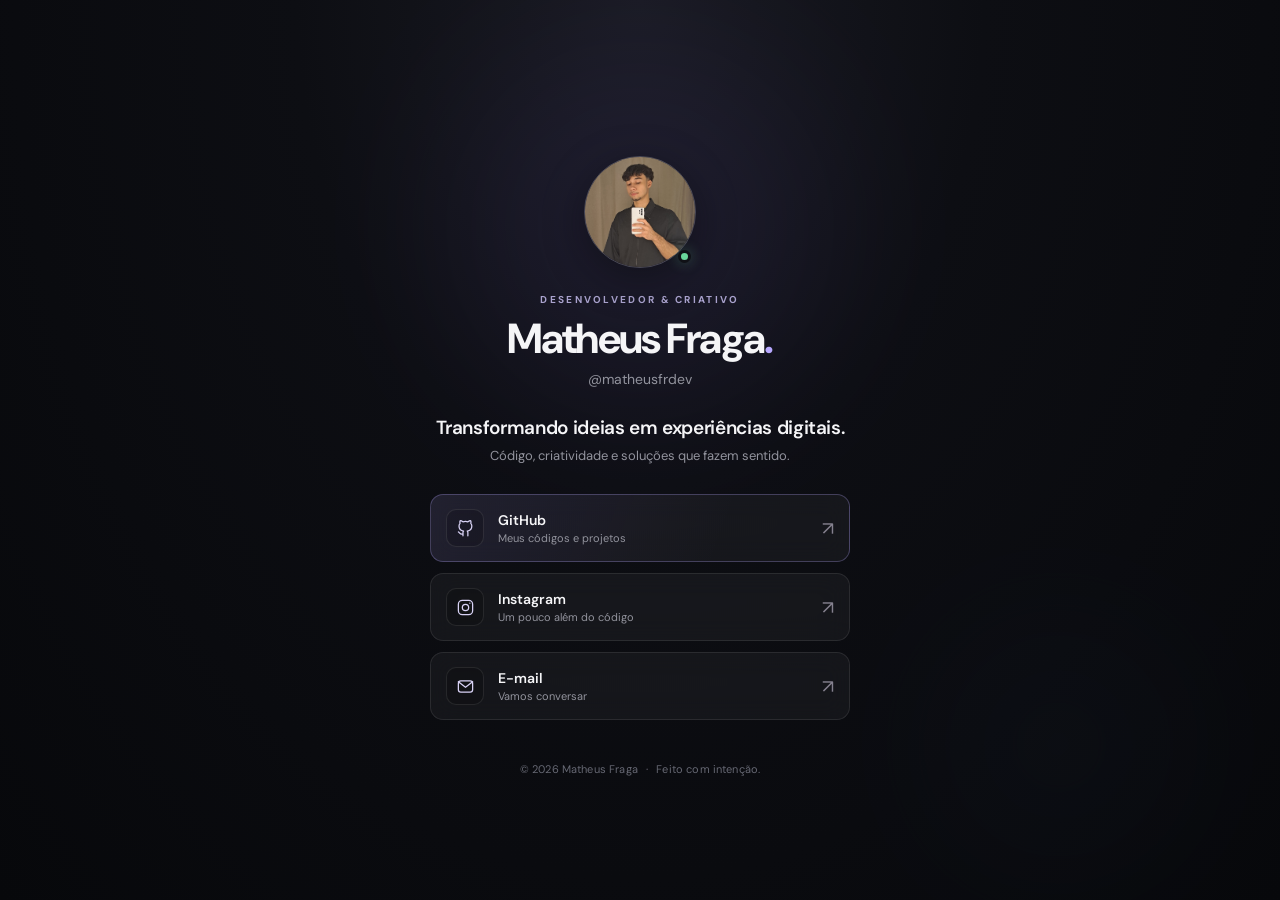
==== commit fc1f0bf5: "Refactor index.html structure and content" ====
--- a/index.html
+++ b/index.html
@@ -1,17 +1,84 @@
 <!doctype html>
-<html lang="pt-BR"><head>
-<meta charset="utf-8"><meta name="viewport" content="width=device-width, initial-scale=1">
-<meta name="theme-color" content="#08090c"><title>Matheus Fraga — Links</title>
-<meta name="description" content="Encontre os links e redes de Matheus Fraga, desenvolvedor Full Stack.">
-<link rel="icon" type="image/svg+xml" href="favicon.svg"><link rel="preconnect" href="https://fonts.googleapis.com"><link rel="preconnect" href="https://fonts.gstatic.com" crossorigin>
-<link href="https://fonts.googleapis.com/css2?family=DM+Sans:wght@400;500;600;700&display=swap" rel="stylesheet"><link rel="stylesheet" href="style.css"></head>
-<body><main class="link-page"><div class="ambient ambient-one"></div><div class="ambient ambient-two"></div>
-<section class="profile" aria-labelledby="profile-name">
-<div class="avatar-wrap"><img class="avatar" src="images/matheus-fraga.png" alt="Matheus Fraga"><span class="online-dot" aria-label="Disponível"></span></div>
-<p class="eyebrow">DESENVOLVEDOR &amp; CRIATIVO</p><h1 id="profile-name">Matheus Fraga<span>.</span></h1><p class="handle">@matheusfrdev</p>
-<p class="tagline">Transformando ideias em experiências digitais.</p><p class="subline">Código, criatividade e soluções que fazem sentido.</p>
-<nav class="links" aria-label="Links principais">
-<a class="link-card primary" href="https://github.com/matheusfrdev" target="_blank" rel="noopener noreferrer"><span class="link-icon"><svg viewBox="0 0 24 24" aria-hidden="true"><path d="M9 19c-4.3 1.3-4.3-2.2-6-2.7m12 5v-3.9c0-1.1-.4-1.8-.8-2.2 2.8-.3 5.8-1.4 5.8-6.3 0-1.4-.5-2.5-1.3-3.4.1-.3.6-1.6-.1-3.3 0 0-1.1-.4-3.5 1.3a12 12 0 0 0-6.4 0C6.3 1.8 5.2 2.2 5.2 2.2c-.7 1.7-.2 3-.1 3.3C4.3 6.4 3.8 7.5 3.8 8.9c0 4.9 3 6 5.8 6.3-.4.4-.8 1.2-.8 2.2v3.9"/></svg></span><span class="link-label"><strong>GitHub</strong><small>Meus códigos e projetos</small></span><span class="arrow">↗</span></a>
-<a class="link-card" href="https://www.instagram.com/fragaxyz/" target="_blank" rel="noopener noreferrer"><span class="link-icon"><svg viewBox="0 0 24 24" aria-hidden="true"><rect x="3" y="3" width="18" height="18" rx="5"/><circle cx="12" cy="12" r="4"/><circle cx="17.5" cy="6.5" r=".8" class="filled"/></svg></span><span class="link-label"><strong>Instagram</strong><small>Um pouco além do código</small></span><span class="arrow">↗</span></a>
-<a class="link-card" href="#" data-copy-email="matheusfrdev@gmail.com" aria-label="Copiar e-mail matheusfrdev@gmail.com"><span class="link-icon"><svg viewBox="0 0 24 24" aria-hidden="true"><rect x="3" y="5" width="18" height="14" rx="3"/><path d="m3 6 9 7 9-7"/></svg></span><span class="link-label"><strong>E-mail</strong><small>Vamos conversar</small></span><span class="arrow">↗</span></a>
-</nav></section><div class="copy-toast" id="copy-toast" role="status" aria-live="polite" aria-atomic="true"></div><footer>© 2026 Matheus Fraga <span>·</span> Feito com intenção.</footer></main><script src="scripts/email-copy.js"></script></body></html>+<html lang="pt-BR">
+<head>
+  <meta charset="utf-8">
+  <meta name="viewport" content="width=device-width, initial-scale=1">
+  <meta name="theme-color" content="#08090c">
+  <title>Matheus Fraga — Links</title>
+  <meta name="description" content="Encontre os links e redes de Matheus Fraga, desenvolvedor Full Stack.">
+  <link rel="icon" type="image/svg+xml" href="favicon.svg">
+  <link rel="preconnect" href="https://fonts.googleapis.com">
+  <link rel="preconnect" href="https://fonts.gstatic.com" crossorigin>
+  <link href="https://fonts.googleapis.com/css2?family=DM+Sans:wght@400;500;600;700&display=swap" rel="stylesheet">
+  <link rel="stylesheet" href="style.css">
+</head>
+<body>
+  <main class="link-page">
+    <div class="ambient ambient-one"></div>
+    <div class="ambient ambient-two"></div>
+
+    <section class="profile" aria-labelledby="profile-name">
+      <div class="avatar-wrap">
+        <img class="avatar" src="images/matheus-fraga.png" alt="Matheus Fraga">
+        <span class="online-dot" aria-label="Disponível"></span>
+      </div>
+
+      <p class="eyebrow">DESENVOLVEDOR &amp; CRIATIVO</p>
+      <h1 id="profile-name">Matheus Fraga<span>.</span></h1>
+      <p class="handle">@matheusfrdev</p>
+      <p class="tagline">Transformando ideias em experiências digitais.</p>
+      <p class="subline">Código, criatividade e soluções que fazem sentido.</p>
+
+      <nav class="links" aria-label="Links principais">
+        <a class="link-card primary" href="https://github.com/matheusfrdev" target="_blank" rel="noopener noreferrer">
+          <span class="link-icon">
+            <svg viewBox="0 0 24 24" aria-hidden="true">
+              <path d="M9 19c-4.3 1.3-4.3-2.2-6-2.7m12 5v-3.9c0-1.1-.4-1.8-.8-2.2 2.8-.3 5.8-1.4 5.8-6.3 0-1.4-.5-2.5-1.3-3.4.1-.3.6-1.6-.1-3.3 0 0-1.1-.4-3.5 1.3a12 12 0 0 0-6.4 0C6.3 1.8 5.2 2.2 5.2 2.2c-.7 1.7-.2 3-.1 3.3C4.3 6.4 3.8 7.5 3.8 8.9c0 4.9 3 6 5.8 6.3-.4.4-.8 1.2-.8 2.2v3.9"/>
+            </svg>
+          </span>
+          <span class="link-label">
+            <strong>GitHub</strong>
+            <small>Meus códigos e projetos</small>
+          </span>
+          <span class="arrow">↗</span>
+        </a>
+
+        <a class="link-card" href="https://www.instagram.com/fragaxyz/" target="_blank" rel="noopener noreferrer">
+          <span class="link-icon">
+            <svg viewBox="0 0 24 24" aria-hidden="true">
+              <rect x="3" y="3" width="18" height="18" rx="5"/>
+              <circle cx="12" cy="12" r="4"/>
+              <circle cx="17.5" cy="6.5" r=".8" class="filled"/>
+            </svg>
+          </span>
+          <span class="link-label">
+            <strong>Instagram</strong>
+            <small>Um pouco além do código</small>
+          </span>
+          <span class="arrow">↗</span>
+        </a>
+
+        <a class="link-card" href="#" data-copy-email="matheusfrdev@gmail.com" aria-label="Copiar e-mail matheusfrdev@gmail.com">
+          <span class="link-icon">
+            <svg viewBox="0 0 24 24" aria-hidden="true">
+              <rect x="3" y="5" width="18" height="14" rx="3"/>
+              <path d="m3 6 9 7 9-7"/>
+            </svg>
+          </span>
+          <span class="link-label">
+            <strong>E-mail</strong>
+            <small>Vamos conversar</small>
+          </span>
+          <span class="arrow">↗</span>
+        </a>
+      </nav>
+    </section>
+
+    <div class="copy-toast" id="copy-toast" role="status" aria-live="polite" aria-atomic="true"></div>
+
+    <footer>© 2026 Matheus Fraga <span>·</span> Feito com intenção.</footer>
+  </main>
+
+  <script src="scripts/email-copy.js"></script>
+</body>
+</html>
--- a/style.css
+++ b/style.css
@@ -1,1284 +1,6 @@
-@import url('https://fonts.googleapis.com/css2?family=DM+Sans:wght@400;500;600;700&display=swap');
-
-/* Índice: base · cabeçalho · apresentação · seções · projetos · contato
-   rodapé · modal · feedback · animações · responsividade · acessibilidade. */
-
-/* Base e temas */
-
-:root {
-  color-scheme: dark;
-  --bg: #121214;
-  --card: #1a1a1e;
-  --text: #f2f2f5;
-  --muted: #aaaab5;
-  --line: #ffffff12;
-  --accent: #b5a7fa;
-  --avatar: #24212f;
-  --quiet: #777783;
-  --radius: 16px;
-  --header-height: 93px;
-}
-
-* {
-  box-sizing: border-box;
-}
-
-html {
-  scroll-behavior: smooth;
-  scroll-padding-top: 32px;
-  scrollbar-gutter: stable;
-}
-
-body {
-  margin: 0;
-  background: var(--bg);
-  color: var(--text);
-  font-family: 'DM Sans',Arial,sans-serif;
-  font-size: 16px;
-  line-height: 1.6;
-  -webkit-font-smoothing: antialiased;
-}
-
-body.light {
-  color-scheme: light;
-  --bg: #faf9fc;
-  --card: #f1eff6;
-  --text: #25222e;
-  --muted: #64606f;
-  --line: #3024481c;
-  --accent: #6950ae;
-  --avatar: #ebe5f7;
-  --quiet: #746b83;
-}
-
-a {
-  color: inherit;
-  text-decoration: none;
-  transition: color .2s;
-}
-
-a:hover {
-  color: var(--accent);
-}
-
-a:focus-visible {
-  outline: 2px solid var(--accent);
-  outline-offset: 5px;
-}
-
-button:focus-visible {
-  outline: 2px solid var(--accent);
-  outline-offset: 5px;
-}
-
-button {
-  font: inherit;
-  cursor: pointer;
-}
-
-.page {
-  width: min(100% - 64px,920px);
-  margin: auto;
-}
-
-h1 {
-  margin: 0;
-  font-size: clamp(36px,5vw,54px);
-  line-height: 1.2;
-  font-weight: 600;
-  letter-spacing: -2px;
-  text-wrap: balance;
-}
-
-h2 {
-  margin: 0;
-  font-size: 25px;
-  font-weight: 600;
-  letter-spacing: -.8px;
-  text-wrap: balance;
-}
-
-h3 {
-  margin: 0;
-  font-weight: 500;
-  font-size: 17px;
-  letter-spacing: -.3px;
-  text-wrap: balance;
-}
-
-p {
-  margin: 0;
-  text-wrap: pretty;
-}
-
-h2 span {
-  color: var(--accent);
-}
-
-.icon {
-  width: 19px;
-  height: 19px;
-  flex-shrink: 0;
-  vertical-align: middle;
-}
-
-.copy-email:hover {
-  color: var(--accent);
-  border-color: var(--accent);
-}
-
-.copy-email:active {
-  transform: scale(.97);
-}
-
-/* Cabeçalho e navegação */
-
-header {
-  display: flex;
-  align-items: center;
-  justify-content: space-between;
-  position: relative;
-  padding: 24px 0;
-  border-bottom: 1px solid var(--line);
-}
-
-nav {
-  display: flex;
-  gap: 30px;
-  font-size: 14px;
-  color: var(--muted);
-}
-
-#theme {
-  position: static;
-  right: 0;
-  background: var(--card);
-  border: 1px solid var(--line);
-  border-radius: 50%;
-  color: var(--muted);
-  height: 44px;
-  width: 44px;
-  padding: 0;
-  font-size: 19px;
-  display: grid;
-  place-items: center;
-}
-
-.brand {
-  font-size: 20px;
-  font-weight: 700;
-  letter-spacing: -.7px;
-  white-space: nowrap;
-}
-
-.brand span {
-  color: var(--accent);
-}
-
-nav a {
-  min-height: 44px;
-  display: flex;
-  align-items: center;
-}
-
-#theme:hover {
-  color: var(--accent);
-}
-
-.skip-link {
-  position: fixed;
-  top: -100px;
-  left: 8px;
-  padding: 12px;
-  background: var(--card);
-  z-index: 10;
-  transform: none;
-}
-
-.skip-link:focus {
-  transform: translateY(0);
-  top: 8px;
-}
-
-/* Apresentação — primeira tela */
-
-.intro {
-  text-align: center;
-  padding: 64px 0 56px;
-  max-width: 650px;
-  margin: auto;
-  min-height: calc(100vh - var(--header-height));
-  min-height: calc(100dvh - var(--header-height));
-  display: flex;
-  flex-direction: column;
-  align-items: center;
-  justify-content: center;
-  width: 100%;
-}
-
-.portrait {
-  background: var(--avatar);
-  border: 1px solid var(--line);
-  border-radius: 50%;
-  width: 112px;
-  height: 112px;
-  margin: 0 auto 22px;
-  display: grid;
-  place-items: center;
-  color: var(--accent);
-  font-size: 23px;
-  font-weight: 500;
-  letter-spacing: -1px;
-  margin-bottom: 24px;
-  transform: none;
-  overflow: hidden;
-}
-
-.portrait img {
-  width: 100%;
-  height: 100%;
-  object-fit: cover;
-  border-radius: inherit;
-  display: block;
-  object-position: 50% 22%;
-  transform: scale(1.55);
-  transform-origin: 50% 22%;
-}
-
-h1 span {
-  color: var(--accent);
-}
-
-.role {
-  font-size: 17px;
-  margin-top: 12px;
-  color: var(--muted);
-}
-
-.summary {
-  font-size: 16px;
-  line-height: 1.8;
-  color: var(--muted);
-  margin: 15px auto 0;
-  max-width: 470px;
-  margin-top: 22px;
-}
-
-.intro-links {
-  display: flex;
-  align-items: center;
-  justify-content: center;
-  gap: 10px;
-  margin-top: 26px;
-  font-size: 14px;
-}
-
-.intro-links>span {
-  color: var(--line);
-}
-
-.routine-status {
-  font-size: 12px;
-  color: var(--muted);
-  margin: 8px 0 0;
-  display: inline-flex;
-  gap: 6px;
-  align-items: center;
-  border: 1px solid var(--line);
-  padding: 5px 12px;
-  border-radius: 100px;
-  margin-top: 20px;
-}
-
-.routine-status>span:last-child {
-  color: var(--accent);
-}
-
-.routine-status:before {
-  content: '';
-  width: 6px;
-  height: 6px;
-  background: var(--accent);
-  border-radius: 50%;
-  margin-right: 3px;
-}
-
-.intro-links a {
-  display: inline-flex;
-  align-items: center;
-  justify-content: center;
-  gap: 9px;
-  border: 1px solid var(--line);
-  border-radius: 9px;
-  padding: 9px 16px;
-  min-height: 44px;
-  font-size: 13px;
-  background: var(--card);
-}
-
-.intro-links a:hover {
-  border-color: var(--accent);
-}
-
-.intro-links .copy-email {
-  display: inline-flex;
-  align-items: center;
-  justify-content: center;
-  gap: 9px;
-  border: 1px solid var(--line);
-  border-radius: 9px;
-  padding: 9px 16px;
-  min-height: 44px;
-  font-size: 13px;
-  background: var(--card);
-  color: var(--text);
-}
-
-.intro>* {
-  flex-shrink: 0;
-}
-
-/* Seções e sobre */
-
-.section {
-  border-top: 1px solid var(--line);
-  padding: 40px 0;
-}
-
-.section-title {
-  display: flex;
-  align-items: flex-end;
-  justify-content: space-between;
-  margin-bottom: 24px;
-}
-
-.section-title>span {
-  font-size: 12px;
-  color: var(--muted);
-}
-
-.about {
-  display: grid;
-  grid-template-columns: 1fr 2fr;
-  gap: 40px;
-}
-
-.eyebrow {
-  display: block;
-  color: var(--muted);
-  font-size: 11px;
-  letter-spacing: 1.4px;
-  text-transform: uppercase;
-  margin-bottom: 10px;
-}
-
-.about-copy p {
-  font-size: 15px;
-  color: var(--muted);
-  line-height: 1.85;
-}
-
-.about-copy p+p {
-  margin-top: 12px;
-}
-
-/* Projetos */
-
-.project-grid {
-  display: grid;
-  grid-template-columns: repeat(3, minmax(0, 1fr));
-  gap: 24px;
-}
-
-.project {
-  padding: 0;
-  background: var(--card);
-  border: 1px solid var(--line);
-  border-radius: var(--radius);
-  min-width: 0;
-  transition: transform 180ms ease-out,border-color 180ms ease-out;
-  display: flex;
-  flex-direction: column;
-  width: 100%;
-  overflow: hidden;
-  text-align: left;
-  color: var(--text);
-  font: inherit;
-  border-color: var(--line);
-}
-
-.project:hover {
-  border-color: var(--accent);
-  transform: translateY(-4px);
-}
-
-.category {
-  font-size: 11px;
-  color: var(--muted);
-  letter-spacing: .3px;
-}
-
-.project-photo {
-  display: block;
-  width: 100%;
-  height: auto;
-  aspect-ratio: 16/9;
-  object-fit: cover;
-  border-bottom: 1px solid var(--line);
-  background: var(--card);
-  transition: transform 220ms ease-out;
-}
-
-.project-body {
-  display: flex;
-  flex-direction: column;
-  flex: 1;
-  padding: 22px 20px;
-}
-
-.project-name {
-  display: block;
-  font-size: 21px;
-  font-weight: 600;
-  letter-spacing: -.5px;
-  margin-top: 6px;
-}
-
-.project-description {
-  display: block;
-  font-size: 14px;
-  color: var(--muted);
-  line-height: 1.7;
-  margin-top: 8px;
-  min-height: 48px;
-  margin-bottom: 20px;
-}
-
-.project-more {
-  display: flex;
-  color: var(--accent);
-  font-size: 12px;
-  margin-top: auto;
-  align-items: center;
-  justify-content: space-between;
-  border-top: 1px solid var(--line);
-  padding-top: 16px;
-}
-
-.project[data-project="nortiva"] .project-photo {
-  object-fit: contain;
-  padding: 0;
-  background: #244aff;
-}
-
-.project-count {
-  font-variant-numeric: tabular-nums;
-  letter-spacing: 1px;
-  padding-bottom: 4px;
-}
-
-.project:active {
-  transform: scale(.99);
-}
-
-/* Preserva a logo quadrada do PatoDevs no espaço horizontal dos projetos. */
-
-.project[data-project="patodevs"] .project-photo, #dialog-image.patodevs-image {
-  object-fit: contain;
-  padding: 20px;
-  background: #000;
-}
-
-/* Contato */
-
-.contact {
-  text-align: center;
-  padding: 52px 0;
-}
-
-.contact>p {
-  color: var(--muted);
-  font-size: 15px;
-  margin-top: 14px;
-}
-
-.contact-links {
-  display: flex;
-  justify-content: center;
-  flex-wrap: wrap;
-  gap: 24px;
-  font-size: 14px;
-  color: var(--muted);
-}
-
-.contact h2 {
-  font-size: 30px;
-}
-
-.contact-links a {
-  display: inline-flex;
-  align-items: center;
-  gap: 8px;
-  min-height: 44px;
-  font-size: 13px;
-}
-
-.contact-icons {
-  margin-top: 24px;
-  gap: 16px;
-}
-
-.contact-icons a {
-  width: 48px;
-  height: 48px;
-  display: inline-flex;
-  justify-content: center;
-  align-items: center;
-  border: 1px solid var(--line);
-  border-radius: 12px;
-  background: var(--card);
-  color: var(--muted);
-}
-
-.contact-icons .icon {
-  width: 23px;
-  height: 23px;
-}
-
-.contact-icons a:hover {
-  color: var(--accent);
-  border-color: var(--accent);
-}
-
-.contact-icons .copy-email {
-  width: 48px;
-  height: 48px;
-  display: inline-flex;
-  justify-content: center;
-  align-items: center;
-  border: 1px solid var(--line);
-  border-radius: 12px;
-  background: var(--card);
-  color: var(--muted);
-  padding: 0;
-}
-
-/* Rodapé */
-
-footer {
-  border-top: 1px solid var(--line);
-  padding: 24px 0 32px;
-  color: var(--muted);
-  font-size: 12px;
-  text-align: center;
-  display: flex;
-  justify-content: space-between;
-}
-
-/* Modal de projeto */
-
-dialog {
-  color: var(--text);
-  background: var(--bg);
-  border: 1px solid var(--line);
-  padding: 0;
-  border-radius: 15px;
-  width: min(680px,calc(100% - 32px));
-  max-height: 85dvh;
-  overflow: auto;
-  box-shadow: 0 25px 100px #0006;
-}
-
-/* Entrada dos detalhes ao clicar em qualquer card. */
-
-dialog[open] {
-  animation: project-dialog-enter 240ms cubic-bezier(.2,.8,.2,1);
-}
-
-dialog[open]::backdrop {
-  animation: project-backdrop-enter 240ms ease-out;
-}
-
-@keyframes project-dialog-enter {
-  from {
-    opacity: 0;
-    transform: translateY(14px) scale(.96);
-  }
-  to {
-    opacity: 1;
-    transform: translateY(0) scale(1);
-  }
-}
-
-@keyframes project-backdrop-enter {
-  from {
-    opacity: 0;
-  }
-  to {
-    opacity: 1;
-  }
-}
-
-dialog::backdrop {
-  background: #000a;
-  backdrop-filter: blur(5px);
-}
-
-body.dialog-open {
-  overflow: hidden;
-}
-
-.dialog-toolbar {
-  display: flex;
-  align-items: center;
-  justify-content: space-between;
-  padding: 12px 18px;
-  border-bottom: 1px solid var(--line);
-  font-size: 12px;
-  color: var(--muted);
-}
-
-#close-dialog {
-  background: transparent;
-  border: 0;
-  color: var(--text);
-  height: 44px;
-  width: 44px;
-  font-size: 25px;
-  line-height: 1;
-}
-
-#dialog-image {
-  width: 100%;
-  height: auto;
-  aspect-ratio: 16/9;
-  object-fit: cover;
-  display: block;
-}
-
-.dialog-content {
-  padding: 25px 29px 30px;
-}
-
-#dialog-title {
-  font-size: 27px;
-  margin: 5px 0 19px;
-}
-
-#dialog-description p {
-  font-size: 16px;
-  color: var(--muted);
-  line-height: 1.8;
-  margin: 0 0 15px;
-}
-
-.dialog-content h3 {
-  font-size: 16px;
-  margin-top: 24px;
-}
-
-#dialog-features {
-  font-size: 14px;
-  color: var(--muted);
-  padding-left: 19px;
-  margin: 12px 0 23px;
-}
-
-#dialog-features li {
-  margin: 6px 0;
-}
-
-.dialog-links {
-  display: flex;
-  gap: 10px;
-  flex-wrap: wrap;
-}
-
-.dialog-links a {
-  font-size: 14px;
-  padding: 10px 15px;
-  border: 1px solid var(--line);
-  border-radius: 8px;
-  min-height: 44px;
-}
-
-.dialog-links a:first-child {
-  color: var(--accent);
-}
-
-#dialog-image.nortiva-image {
-  object-fit: contain;
-  padding: 0;
-  background: #244aff;
-}
-
-.dialog-links a:hover {
-  border-color: var(--accent);
-}
-
-/* Confirmação de cópia */
-
-.copy-feedback {
-  position: fixed;
-  bottom: 24px;
-  left: 50%;
-  transform: translateX(-50%);
-  z-index: 20;
-  max-width: calc(100% - 32px);
-  width: max-content;
-  padding: 12px 20px;
-  border: 1px solid var(--line);
-  border-radius: 12px;
-  background: var(--card);
-  color: var(--text);
-  font-size: 14px;
-  text-align: center;
-  box-shadow: 0 4px 24px #0003;
-}
-
-.copy-feedback:empty {
-  display: none;
-}
-
-/* Animações de entrada */
-
-.scroll-reveal {
-  transition: opacity 480ms ease-out,transform 480ms cubic-bezier(.23,1,.32,1);
-}
-
-.scroll-reveal.is-pending {
-  opacity: 0;
-  transform: translateY(18px);
-}
-
-/* Responsividade: ajustes agrupados por tamanho de tela. */
-
-/* Mascote oficial da Maracaki, preservado sem cortes. */
-
-.project[data-project="maracaki"] .project-photo, #dialog-image.maracaki-image {
-  object-fit: contain;
-  padding: 16px;
-  background: #171719;
-}
-
-@media (max-width: 900px) {
-  .project-grid {
-    grid-template-columns: repeat(2, minmax(0, 1fr));
-  }
-}
-
-@media (max-width: 600px) {
-  .page {
-    width: calc(100% - 40px);
-  }
-  header {
-    padding: 16px 0;
-    flex-wrap: wrap;
-    gap: 8px 16px;
-  }
-  nav {
-    gap: 18px;
-    font-size: 13px;
-  }
-  .intro {
-    padding: 40px 0;
-  }
-  .summary {
-    font-size: 15px;
-  }
-  /* Projetos no celular: cards em coluna única sobre fundo mais escuro */
-  #projetos {
-    background: #0b0b0d;
-    margin-inline: -20px;
-    padding: 32px 20px;
-    border-top: 1px solid #ffffff10;
-    border-bottom: 1px solid #ffffff10;
-  }
-  .project-grid {
-    grid-template-columns: 1fr;
-    gap: 16px;
-  }
-  .project {
-    background: #141417;
-    border-color: #ffffff12;
-  }
-  .project-photo {
-    aspect-ratio: 16 / 9;
-  }
-  h3 {
-    font-size: 16px;
-  }
-  .contact-links {
-    flex-direction: row;
-    gap: 16px;
-  }
-  .section {
-    padding: 32px 0;
-  }
-  .project-body {
-    padding: 14px 12px;
-    min-width: 0;
-    overflow-wrap: anywhere;
-  }
-  .project-description {
-    min-height: 0;
-    font-size: 12px;
-    line-height: 1.55;
-    margin-bottom: 14px;
-  }
-  .project-name {
-    font-size: 17px;
-    line-height: 1.3;
-  }
-  .project .category {
-    font-size: 10px;
-    line-height: 1.4;
-  }
-  .project-more {
-    font-size: 11px;
-    gap: 6px;
-    padding-top: 12px;
-  }
-  .dialog-content {
-    padding: 20px;
-  }
-  .brand {
-    font-size: 18px;
-  }
-  #theme {
-    height: 40px;
-    width: 40px;
-    margin-left: auto;
-  }
-  .role {
-    font-size: 14px;
-  }
-  .intro-links {
-    gap: 8px;
-  }
-  .intro-links a {
-    padding: 9px 12px;
-    font-size: 12px;
-  }
-  .about {
-    grid-template-columns: 1fr;
-    gap: 20px;
-  }
-  .section-title {
-    gap: 12px;
-  }
-  h2 {
-    font-size: 23px;
-  }
-  .project-count {
-    white-space: nowrap;
-    font-size: 10px !important;
-  }
-  .contact {
-    padding: 40px 0;
-  }
-  .contact h2 {
-    font-size: 27px;
-  }
-  .contact-links a {
-    font-size: 12px;
-  }
-  footer {
-    font-size: 11px;
-  }
-  .intro-links .copy-email {
-    padding: 9px 12px;
-    font-size: 12px;
-  }
-  header nav {
-    order: 3;
-    width: 100%;
-    justify-content: center;
-  }
-  :root {
-    --header-height: 125px;
-  }
-}
-
-/* Acessibilidade: respeita a preferência por movimento reduzido. */
-
-@media (prefers-reduced-motion: reduce) {
-  html {
-    scroll-behavior: auto;
-  }
-  *, *::before, *::after, dialog::backdrop {
-    animation: none !important;
-    transition: none !important;
-  }
-  .project:hover {
-    transform: none;
-  }
-  .project:active {
-    transform: none;
-  }
-  .scroll-reveal {
-    opacity: 1;
-    transform: none;
-    transition: none;
-  }
-  .scroll-reveal.is-pending {
-    opacity: 1;
-    transform: none;
-    transition: none;
-  }
-}
-
-/* 404 */
-
-.estrutura-erro {
-  min-height: 100vh;
-  min-height: 100svh;
-  display: flex;
-  flex-direction: column;
-}
-
-.conteudo-erro {
-  flex: 1;
-  display: flex;
-  flex-direction: column;
-  justify-content: center;
-  align-items: center;
-  padding: 48px 0 64px;
-  text-align: center;
-}
-
-.etiqueta-erro {
-  font-size: 12px;
-  letter-spacing: .14em;
-  text-transform: uppercase;
-  color: var(--muted);
-  border: 1px solid var(--line);
-  background: var(--card);
-  border-radius: 100px;
-  padding: 5px 14px;
-}
-
-.numero-erro {
-  font-size: clamp(100px, 24vw, 220px);
-  line-height: 1.15;
-  font-weight: 700;
-  letter-spacing: -.065em;
-  margin: 18px 0 16px;
-  color: var(--text);
-  user-select: none;
-}
-
-.numero-erro span {
-  color: var(--accent);
-}
-
-.conteudo-erro h1 {
-  max-width: 620px;
-  font-size: clamp(26px, 4vw, 38px);
-  letter-spacing: -1px;
-}
-
-.descricao-erro {
-  color: var(--muted);
-  font-size: 16px;
-  line-height: 1.8;
-  margin-top: 18px;
-  max-width: 460px;
-}
-
-.acoes-erro {
-  display: flex;
-  justify-content: center;
-  flex-wrap: wrap;
-  gap: 10px;
-  margin-top: 28px;
-}
-
-.botao-erro {
-  display: inline-flex;
-  justify-content: center;
-  align-items: center;
-  min-height: 46px;
-  padding: 10px 18px;
-  border-radius: 9px;
-  border: 1px solid var(--line);
-  background: var(--card);
-  color: var(--text);
-  font-size: 14px;
-  transition: border-color .2s, transform .2s;
-}
-
-.botao-erro:hover {
-  border-color: var(--accent);
-}
-
-.principal-erro {
-  background: var(--accent);
-  color: var(--bg);
-  border-color: var(--accent);
-  font-weight: 600;
-}
-
-.principal-erro:hover {
-  color: var(--bg);
-  transform: translateY(-2px);
-}
-
-@media (max-width: 520px) {
-  .pagina-erro .page {
-    width: calc(100% - 32px);
-  }
-  .pagina-erro header {
-    gap: 12px;
-  }
-  .pagina-erro nav {
-    gap: 12px;
-    font-size: 13px;
-  }
-  .conteudo-erro {
-    padding: 32px 0 44px;
-  }
-  .descricao-erro {
-    font-size: 15px;
-  }
-  .acoes-erro {
-    width: 100%;
-  }
-}
-
-@media (max-width: 360px) {
-  .pagina-erro nav a:first-child {
-    display: none;
-  }
-  .acoes-erro {
-    flex-direction: column;
-  }
-}
-
-@media (prefers-reduced-motion: reduce) {
-  .botao-erro {
-    transition: none;
-  }
-  .principal-erro:hover {
-    transform: none;
-  }
-}
-
-/* Easter egg: isolado para preservar o tema e os modais de projetos. */
-
-button.routine-status {
-  background: transparent;
-  font-family: inherit;
-  line-height: inherit;
-  user-select: none;
-  touch-action: manipulation;
-}
-
-#secret-dialog {
-  padding: 0;
-  width: min(560px, calc(100% - 32px));
-  max-height: calc(100dvh - 32px);
-  overflow: auto;
-  border: 1px solid #ffffff24;
-  border-radius: 24px;
-  background: #15151b;
-  color: #f6f4ff;
-  box-shadow: 0 24px 100px #0007;
-}
-
-#secret-dialog::backdrop {
-  background: #090912cc;
-  backdrop-filter: blur(8px);
-}
-
-#secret-dialog[open] {
-  animation: secret-enter .35s ease-out;
-}
-
-.secret-scene {
-  height: 210px;
-  position: relative;
-  overflow: hidden;
-  background: linear-gradient(#98e4ed, #d0f4e7 73%, #f9dfa5 74%);
-}
-
-.secret-sun {
-  position: absolute;
-  top: 32px;
-  right: 85px;
-  width: 66px;
-  height: 66px;
-  border-radius: 50%;
-  background: #ffe68a;
-  box-shadow: 0 0 45px #ffe68a90;
-}
-
-.secret-palm {
-  position: absolute;
-  bottom: 10px;
-  font-size: 116px;
-  line-height: 1;
-  z-index: 2;
-  transform-origin: bottom;
-  animation: secret-sway 5s ease-in-out infinite alternate;
-}
-
-.palm-left {
-  left: 30px;
-}
-
-.palm-right {
-  right: 25px;
-  font-size: 92px;
-  animation-delay: -2s;
-}
-
-.secret-wave {
-  position: absolute;
-  bottom: 22px;
-  left: -10%;
-  width: 120%;
-  height: 44px;
-  background: #57c4d3;
-  border-radius: 50%;
-  animation: secret-tide 4s ease-in-out infinite alternate;
-}
-
-.secret-code {
-  display: none;
-}
-
-.secret-content {
-  padding: 30px 32px;
-}
-
-.secret-label {
-  font-size: 10px;
-  letter-spacing: 2.5px;
-  color: #b5a7fa;
-  margin-bottom: 12px;
-}
-
-#secret-title {
-  font-size: clamp(23px, 5vw, 32px);
-  letter-spacing: -1px;
-  line-height: 1.2;
-}
-
-#secret-message {
-  color: #b9b6c9;
-  font-size: 15px;
-  line-height: 1.75;
-  margin-top: 15px;
-}
-
-.secret-close {
-  margin-top: 26px;
-  padding: 11px 18px;
-  border: 0;
-  border-radius: 10px;
-  color: #181322;
-  background: #c0b2ff;
-  display: flex;
-  align-items: center;
-  gap: 24px;
-  font-size: 14px;
-}
-
-.secret-close:hover {
-  background: #d4caff;
-}
-
-.secret-content small {
-  display: block;
-  margin-top: 12px;
-  font-size: 11px;
-  color: #8c879e;
-}
-
-#secret-dialog[data-mode="dev"] .secret-scene {
-  background: #0b1110;
-  border-bottom: 1px solid #a4ffbb22;
-}
-
-#secret-dialog[data-mode="dev"] .secret-sun, #secret-dialog[data-mode="dev"] .secret-palm, #secret-dialog[data-mode="dev"] .secret-wave {
-  display: none;
-}
-
-#secret-dialog[data-mode="dev"] .secret-code {
-  display: flex;
-  flex-direction: column;
-  padding: 28px 30px;
-  gap: 8px;
-  font: 13px/1.4 monospace;
-  color: #a4ffbb;
-}
-
-#secret-dialog[data-mode="dev"] .secret-label {
-  color: #a4ffbb;
-}
-
-#secret-dialog[data-mode="dev"] .secret-close {
-  background: #a4ffbb;
-  color: #0b1110;
-}
-
-.secret-cursor {
-  animation: secret-blink 1s steps(2, start) infinite;
-}
-
-@keyframes secret-enter {
-  from {
-    opacity: 0;
-    transform: translateY(14px) scale(.98);
-  }
-  to {
-    opacity: 1;
-    transform: none;
-  }
-}
-
-@keyframes secret-sway {
-  from {
-    transform: rotate(-3deg);
-  }
-  to {
-    transform: rotate(3deg);
-  }
-}
-
-@keyframes secret-tide {
-  from {
-    transform: translateY(0);
-  }
-  to {
-    transform: translateY(9px);
-  }
-}
-
-@keyframes secret-blink {
-  to {
-    opacity: 0;
-  }
-}
-
-@media (max-width: 420px) {
-  .secret-content {
-    padding: 25px 22px;
-  }
-  .secret-scene {
-    height: 180px;
-  }
-  .palm-left {
-    left: 12px;
-  }
-  .palm-right {
-    right: 8px;
-  }
-}
-
-@media (prefers-reduced-motion: reduce) {
-  #secret-dialog[open], #secret-dialog .secret-palm, #secret-dialog .secret-wave, #secret-dialog .secret-cursor {
-    animation: none;
-  }
-}
+*{box-sizing:border-box}:root{color-scheme:dark;--text:#f5f5f7;--muted:#92939d;--line:rgba(255,255,255,.09);--panel:rgba(255,255,255,.045);--accent:#b7a8ff}html{min-height:100%;background:#08090c}body{margin:0;min-height:100vh;min-height:100svh;background:radial-gradient(ellipse at 50% 0%,#191a22 0%,#0d0e13 38%,#07080b 100%);color:var(--text);font-family:"DM Sans",Arial,sans-serif;-webkit-font-smoothing:antialiased}a{color:inherit;text-decoration:none}.link-page{position:relative;isolation:isolate;min-height:100vh;min-height:100svh;display:flex;flex-direction:column;align-items:center;justify-content:center;overflow:hidden;padding:56px 22px 24px}.ambient{position:absolute;z-index:-1;pointer-events:none;border-radius:50%;filter:blur(90px);opacity:.13}.ambient-one{width:360px;height:360px;background:#6552ad;top:5%;left:calc(50% - 180px)}.ambient-two{width:240px;height:240px;background:#344a70;bottom:4%;right:8%;opacity:.08}.profile{width:min(100%,420px);display:flex;flex-direction:column;align-items:center;text-align:center}.avatar-wrap{position:relative;width:112px;height:112px;margin-bottom:25px}.avatar{display:block;width:100%;height:100%;object-fit:cover;object-position:50% 22%;border-radius:50%;border:1px solid rgba(255,255,255,.2);box-shadow:0 10px 40px rgba(0,0,0,.35)}.online-dot{position:absolute;width:13px;height:13px;right:5px;bottom:5px;border-radius:50%;background:#69d69a;border:3px solid #101116;box-shadow:0 0 14px #69d69a55}.eyebrow{margin:0 0 9px;color:#aaa3ce;font-size:10px;font-weight:700;letter-spacing:2.3px}h1{margin:0;font-size:clamp(32px,7vw,42px);line-height:1.15;letter-spacing:-1.7px;font-weight:700}h1 span{color:var(--accent)}.handle{margin:7px 0 0;color:var(--muted);font-size:14px}.tagline{margin:27px 0 0;font-size:19px;font-weight:600;letter-spacing:-.35px}.subline{margin:7px 0 0;color:var(--muted);font-size:13px}.links{display:grid;gap:11px;width:100%;margin-top:30px}.link-card{min-height:68px;display:flex;align-items:center;gap:14px;padding:11px 15px;border:1px solid var(--line);border-radius:13px;background:var(--panel);backdrop-filter:blur(12px);transition:transform .2s ease,border-color .2s ease,background .2s ease,box-shadow .2s ease}.link-card:hover{transform:translateY(-2px);border-color:rgba(183,168,255,.42);background:rgba(255,255,255,.075);box-shadow:0 9px 30px rgba(0,0,0,.18)}.link-card.primary{border-color:rgba(183,168,255,.28);background:linear-gradient(110deg,rgba(183,168,255,.13),rgba(255,255,255,.045) 70%)}.link-icon{width:38px;height:38px;flex:0 0 38px;display:grid;place-items:center;border:1px solid var(--line);border-radius:10px;background:rgba(0,0,0,.16);color:#d8d2f5}.link-icon svg{width:19px;height:19px;fill:none;stroke:currentColor;stroke-width:1.6;stroke-linecap:round;stroke-linejoin:round}.link-icon .filled{fill:currentColor;stroke:none}.link-label{display:flex;flex:1;min-width:0;flex-direction:column;align-items:flex-start;gap:2px}.link-label strong{font-size:14px;font-weight:600}.link-label small{font-size:11px;color:var(--muted)}.arrow{font-size:19px;color:#85818f;transition:transform .2s ease,color .2s ease}.link-card:hover .arrow{transform:translate(2px,-2px);color:var(--accent)}footer{margin-top:42px;color:#666873;font-size:11px;letter-spacing:.15px;text-align:center}footer span{padding:0 5px;color:#77717f}@media(max-width:480px){.link-page{padding:38px 20px 20px}.avatar-wrap{width:100px;height:100px;margin-bottom:22px}.tagline{font-size:17px;margin-top:24px}.subline{font-size:12px}.links{margin-top:26px;gap:10px}.link-card{min-height:64px}footer{margin-top:32px}}@media(prefers-reduced-motion:reduce){*,*::before,*::after{transition:none!important;scroll-behavior:auto!important}}
+
+/* Confirmação ao copiar o e-mail */
+.copy-toast{position:fixed;left:50%;bottom:28px;z-index:20;transform:translate(-50%,12px);padding:11px 17px;border:1px solid rgba(255,255,255,.12);border-radius:999px;background:rgba(28,29,36,.94);color:#f5f5f7;font-size:13px;font-weight:600;box-shadow:0 10px 35px rgba(0,0,0,.35);backdrop-filter:blur(14px);opacity:0;visibility:hidden;transition:opacity .2s ease,transform .2s ease,visibility .2s ease;white-space:nowrap;pointer-events:none}
+.copy-toast.is-visible{opacity:1;visibility:visible;transform:translate(-50%,0)}
+.copy-toast.is-error{border-color:rgba(255,150,150,.28)}
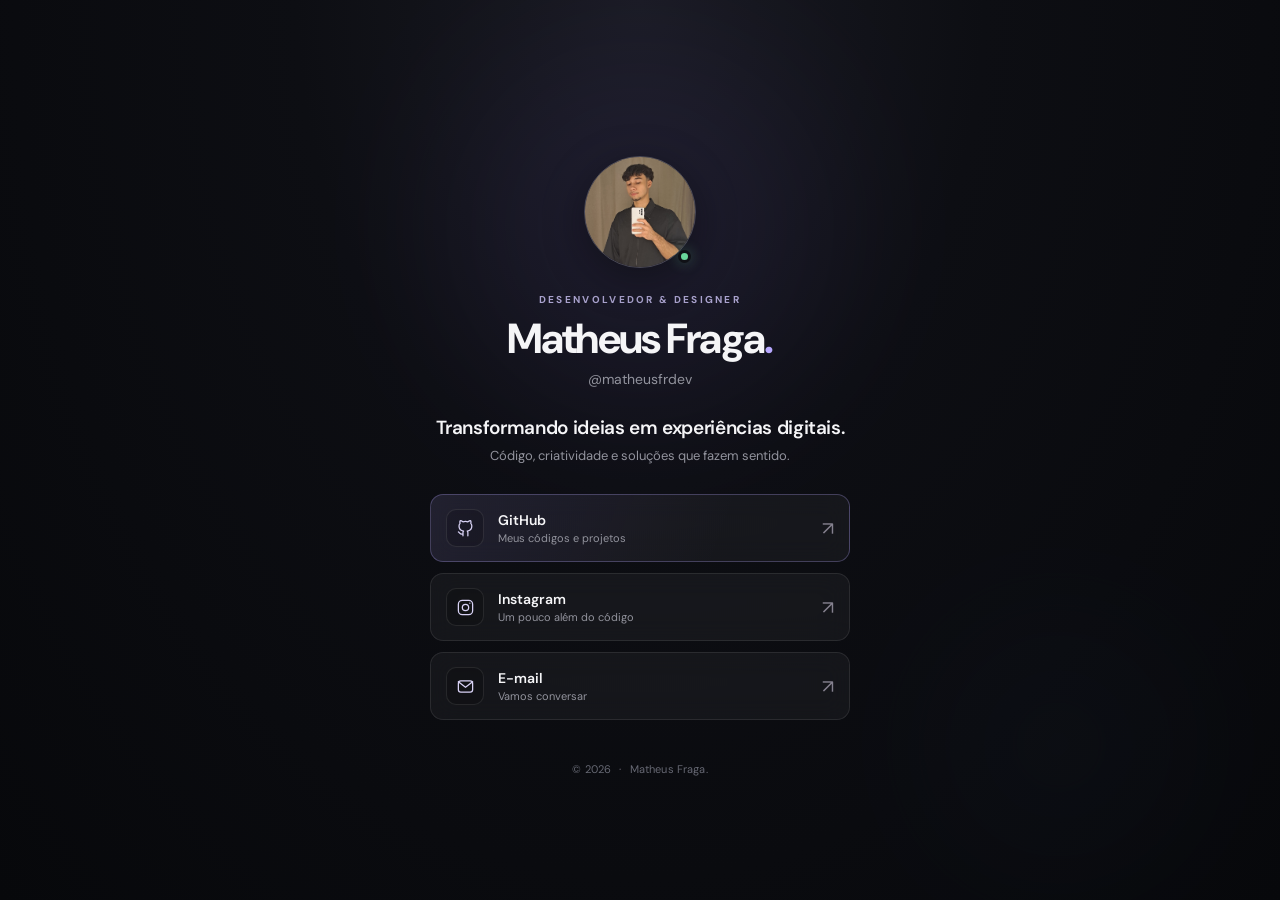
==== commit e3c4d719: "Update index.html" ====
--- a/index.html
+++ b/index.html
@@ -4,7 +4,7 @@
   <meta charset="utf-8">
   <meta name="viewport" content="width=device-width, initial-scale=1">
   <meta name="theme-color" content="#08090c">
-  <title>Matheus Fraga — Links</title>
+  <title>Matheus Fraga</title>
   <meta name="description" content="Encontre os links e redes de Matheus Fraga, desenvolvedor Full Stack.">
   <link rel="icon" type="image/svg+xml" href="favicon.svg">
   <link rel="preconnect" href="https://fonts.googleapis.com">
@@ -23,7 +23,7 @@
         <span class="online-dot" aria-label="Disponível"></span>
       </div>
 
-      <p class="eyebrow">DESENVOLVEDOR &amp; CRIATIVO</p>
+      <p class="eyebrow">DESENVOLVEDOR &amp; DESIGNER</p>
       <h1 id="profile-name">Matheus Fraga<span>.</span></h1>
       <p class="handle">@matheusfrdev</p>
       <p class="tagline">Transformando ideias em experiências digitais.</p>
@@ -76,7 +76,7 @@
 
     <div class="copy-toast" id="copy-toast" role="status" aria-live="polite" aria-atomic="true"></div>
 
-    <footer>© 2026 Matheus Fraga <span>·</span> Feito com intenção.</footer>
+    <footer>© 2026 <span>·</span> Matheus Fraga.</footer>
   </main>
 
   <script src="scripts/email-copy.js"></script>
--- a/style.css
+++ b/style.css
@@ -1,6 +1,307 @@
-*{box-sizing:border-box}:root{color-scheme:dark;--text:#f5f5f7;--muted:#92939d;--line:rgba(255,255,255,.09);--panel:rgba(255,255,255,.045);--accent:#b7a8ff}html{min-height:100%;background:#08090c}body{margin:0;min-height:100vh;min-height:100svh;background:radial-gradient(ellipse at 50% 0%,#191a22 0%,#0d0e13 38%,#07080b 100%);color:var(--text);font-family:"DM Sans",Arial,sans-serif;-webkit-font-smoothing:antialiased}a{color:inherit;text-decoration:none}.link-page{position:relative;isolation:isolate;min-height:100vh;min-height:100svh;display:flex;flex-direction:column;align-items:center;justify-content:center;overflow:hidden;padding:56px 22px 24px}.ambient{position:absolute;z-index:-1;pointer-events:none;border-radius:50%;filter:blur(90px);opacity:.13}.ambient-one{width:360px;height:360px;background:#6552ad;top:5%;left:calc(50% - 180px)}.ambient-two{width:240px;height:240px;background:#344a70;bottom:4%;right:8%;opacity:.08}.profile{width:min(100%,420px);display:flex;flex-direction:column;align-items:center;text-align:center}.avatar-wrap{position:relative;width:112px;height:112px;margin-bottom:25px}.avatar{display:block;width:100%;height:100%;object-fit:cover;object-position:50% 22%;border-radius:50%;border:1px solid rgba(255,255,255,.2);box-shadow:0 10px 40px rgba(0,0,0,.35)}.online-dot{position:absolute;width:13px;height:13px;right:5px;bottom:5px;border-radius:50%;background:#69d69a;border:3px solid #101116;box-shadow:0 0 14px #69d69a55}.eyebrow{margin:0 0 9px;color:#aaa3ce;font-size:10px;font-weight:700;letter-spacing:2.3px}h1{margin:0;font-size:clamp(32px,7vw,42px);line-height:1.15;letter-spacing:-1.7px;font-weight:700}h1 span{color:var(--accent)}.handle{margin:7px 0 0;color:var(--muted);font-size:14px}.tagline{margin:27px 0 0;font-size:19px;font-weight:600;letter-spacing:-.35px}.subline{margin:7px 0 0;color:var(--muted);font-size:13px}.links{display:grid;gap:11px;width:100%;margin-top:30px}.link-card{min-height:68px;display:flex;align-items:center;gap:14px;padding:11px 15px;border:1px solid var(--line);border-radius:13px;background:var(--panel);backdrop-filter:blur(12px);transition:transform .2s ease,border-color .2s ease,background .2s ease,box-shadow .2s ease}.link-card:hover{transform:translateY(-2px);border-color:rgba(183,168,255,.42);background:rgba(255,255,255,.075);box-shadow:0 9px 30px rgba(0,0,0,.18)}.link-card.primary{border-color:rgba(183,168,255,.28);background:linear-gradient(110deg,rgba(183,168,255,.13),rgba(255,255,255,.045) 70%)}.link-icon{width:38px;height:38px;flex:0 0 38px;display:grid;place-items:center;border:1px solid var(--line);border-radius:10px;background:rgba(0,0,0,.16);color:#d8d2f5}.link-icon svg{width:19px;height:19px;fill:none;stroke:currentColor;stroke-width:1.6;stroke-linecap:round;stroke-linejoin:round}.link-icon .filled{fill:currentColor;stroke:none}.link-label{display:flex;flex:1;min-width:0;flex-direction:column;align-items:flex-start;gap:2px}.link-label strong{font-size:14px;font-weight:600}.link-label small{font-size:11px;color:var(--muted)}.arrow{font-size:19px;color:#85818f;transition:transform .2s ease,color .2s ease}.link-card:hover .arrow{transform:translate(2px,-2px);color:var(--accent)}footer{margin-top:42px;color:#666873;font-size:11px;letter-spacing:.15px;text-align:center}footer span{padding:0 5px;color:#77717f}@media(max-width:480px){.link-page{padding:38px 20px 20px}.avatar-wrap{width:100px;height:100px;margin-bottom:22px}.tagline{font-size:17px;margin-top:24px}.subline{font-size:12px}.links{margin-top:26px;gap:10px}.link-card{min-height:64px}footer{margin-top:32px}}@media(prefers-reduced-motion:reduce){*,*::before,*::after{transition:none!important;scroll-behavior:auto!important}}
+* { box-sizing: border-box; }
+
+:root {
+  color-scheme: dark;
+  --text: #f5f5f7;
+  --muted: #92939d;
+  --line: rgba(255, 255, 255, .09);
+  --panel: rgba(255, 255, 255, .045);
+  --accent: #b7a8ff;
+}
+
+html {
+  min-height: 100%;
+  background: #08090c;
+}
+
+body {
+  margin: 0;
+  min-height: 100vh;
+  min-height: 100svh;
+  background: radial-gradient(ellipse at 50% 0%, #191a22 0%, #0d0e13 38%, #07080b 100%);
+  color: var(--text);
+  font-family: "DM Sans", Arial, sans-serif;
+  -webkit-font-smoothing: antialiased;
+}
+
+a {
+  color: inherit;
+  text-decoration: none;
+}
+
+/* Página */
+
+.link-page {
+  position: relative;
+  isolation: isolate;
+  min-height: 100vh;
+  min-height: 100svh;
+  display: flex;
+  flex-direction: column;
+  align-items: center;
+  justify-content: center;
+  overflow: hidden;
+  padding: 56px 22px 24px;
+}
+
+.ambient {
+  position: absolute;
+  z-index: -1;
+  pointer-events: none;
+  border-radius: 50%;
+  filter: blur(90px);
+  opacity: .13;
+}
+
+.ambient-one {
+  width: 360px;
+  height: 360px;
+  background: #6552ad;
+  top: 5%;
+  left: calc(50% - 180px);
+}
+
+.ambient-two {
+  width: 240px;
+  height: 240px;
+  background: #344a70;
+  bottom: 4%;
+  right: 8%;
+  opacity: .08;
+}
+
+/* Perfil */
+
+.profile {
+  width: min(100%, 420px);
+  display: flex;
+  flex-direction: column;
+  align-items: center;
+  text-align: center;
+}
+
+.avatar-wrap {
+  position: relative;
+  width: 112px;
+  height: 112px;
+  margin-bottom: 25px;
+}
+
+.avatar {
+  display: block;
+  width: 100%;
+  height: 100%;
+  object-fit: cover;
+  object-position: 50% 22%;
+  border-radius: 50%;
+  border: 1px solid rgba(255, 255, 255, .2);
+  box-shadow: 0 10px 40px rgba(0, 0, 0, .35);
+}
+
+.online-dot {
+  position: absolute;
+  width: 13px;
+  height: 13px;
+  right: 5px;
+  bottom: 5px;
+  border-radius: 50%;
+  background: #69d69a;
+  border: 3px solid #101116;
+  box-shadow: 0 0 14px #69d69a55;
+}
+
+.eyebrow {
+  margin: 0 0 9px;
+  color: #aaa3ce;
+  font-size: 10px;
+  font-weight: 700;
+  letter-spacing: 2.3px;
+}
+
+h1 {
+  margin: 0;
+  font-size: clamp(32px, 7vw, 42px);
+  line-height: 1.15;
+  letter-spacing: -1.7px;
+  font-weight: 700;
+}
+
+h1 span { color: var(--accent); }
+
+.handle {
+  margin: 7px 0 0;
+  color: var(--muted);
+  font-size: 14px;
+}
+
+.tagline {
+  margin: 27px 0 0;
+  font-size: 19px;
+  font-weight: 600;
+  letter-spacing: -.35px;
+}
+
+.subline {
+  margin: 7px 0 0;
+  color: var(--muted);
+  font-size: 13px;
+}
+
+/* Links */
+
+.links {
+  display: grid;
+  gap: 11px;
+  width: 100%;
+  margin-top: 30px;
+}
+
+.link-card {
+  min-height: 68px;
+  display: flex;
+  align-items: center;
+  gap: 14px;
+  padding: 11px 15px;
+  border: 1px solid var(--line);
+  border-radius: 13px;
+  background: var(--panel);
+  backdrop-filter: blur(12px);
+  transition: transform .2s ease, border-color .2s ease, background .2s ease, box-shadow .2s ease;
+}
+
+.link-card:hover {
+  transform: translateY(-2px);
+  border-color: rgba(183, 168, 255, .42);
+  background: rgba(255, 255, 255, .075);
+  box-shadow: 0 9px 30px rgba(0, 0, 0, .18);
+}
+
+.link-card.primary {
+  border-color: rgba(183, 168, 255, .28);
+  background: linear-gradient(110deg, rgba(183, 168, 255, .13), rgba(255, 255, 255, .045) 70%);
+}
+
+.link-icon {
+  width: 38px;
+  height: 38px;
+  flex: 0 0 38px;
+  display: grid;
+  place-items: center;
+  border: 1px solid var(--line);
+  border-radius: 10px;
+  background: rgba(0, 0, 0, .16);
+  color: #d8d2f5;
+}
+
+.link-icon svg {
+  width: 19px;
+  height: 19px;
+  fill: none;
+  stroke: currentColor;
+  stroke-width: 1.6;
+  stroke-linecap: round;
+  stroke-linejoin: round;
+}
+
+.link-icon .filled {
+  fill: currentColor;
+  stroke: none;
+}
+
+.link-label {
+  display: flex;
+  flex: 1;
+  min-width: 0;
+  flex-direction: column;
+  align-items: flex-start;
+  gap: 2px;
+}
+
+.link-label strong {
+  font-size: 14px;
+  font-weight: 600;
+}
+
+.link-label small {
+  font-size: 11px;
+  color: var(--muted);
+}
+
+.arrow {
+  font-size: 19px;
+  color: #85818f;
+  transition: transform .2s ease, color .2s ease;
+}
+
+.link-card:hover .arrow {
+  transform: translate(2px, -2px);
+  color: var(--accent);
+}
+
+/* Rodapé */
+
+footer {
+  margin-top: 42px;
+  color: #666873;
+  font-size: 11px;
+  letter-spacing: .15px;
+  text-align: center;
+}
+
+footer span {
+  padding: 0 5px;
+  color: #77717f;
+}
 
 /* Confirmação ao copiar o e-mail */
-.copy-toast{position:fixed;left:50%;bottom:28px;z-index:20;transform:translate(-50%,12px);padding:11px 17px;border:1px solid rgba(255,255,255,.12);border-radius:999px;background:rgba(28,29,36,.94);color:#f5f5f7;font-size:13px;font-weight:600;box-shadow:0 10px 35px rgba(0,0,0,.35);backdrop-filter:blur(14px);opacity:0;visibility:hidden;transition:opacity .2s ease,transform .2s ease,visibility .2s ease;white-space:nowrap;pointer-events:none}
-.copy-toast.is-visible{opacity:1;visibility:visible;transform:translate(-50%,0)}
-.copy-toast.is-error{border-color:rgba(255,150,150,.28)}
+
+.copy-toast {
+  position: fixed;
+  left: 50%;
+  bottom: 28px;
+  z-index: 20;
+  transform: translate(-50%, 12px);
+  padding: 11px 17px;
+  border: 1px solid rgba(255, 255, 255, .12);
+  border-radius: 999px;
+  background: rgba(28, 29, 36, .94);
+  color: #f5f5f7;
+  font-size: 13px;
+  font-weight: 600;
+  box-shadow: 0 10px 35px rgba(0, 0, 0, .35);
+  backdrop-filter: blur(14px);
+  opacity: 0;
+  visibility: hidden;
+  transition: opacity .2s ease, transform .2s ease, visibility .2s ease;
+  white-space: nowrap;
+  pointer-events: none;
+}
+
+.copy-toast.is-visible {
+  opacity: 1;
+  visibility: visible;
+  transform: translate(-50%, 0);
+}
+
+.copy-toast.is-error {
+  border-color: rgba(255, 150, 150, .28);
+}
+
+/* Responsivo */
+
+@media (max-width: 480px) {
+  .link-page { padding: 38px 20px 20px; }
+  .avatar-wrap { width: 100px; height: 100px; margin-bottom: 22px; }
+  .tagline { font-size: 17px; margin-top: 24px; }
+  .subline { font-size: 12px; }
+  .links { margin-top: 26px; gap: 10px; }
+  .link-card { min-height: 64px; }
+  footer { margin-top: 32px; }
+}
+
+@media (prefers-reduced-motion: reduce) {
+  *, *::before, *::after {
+    transition: none !important;
+    scroll-behavior: auto !important;
+  }
+}
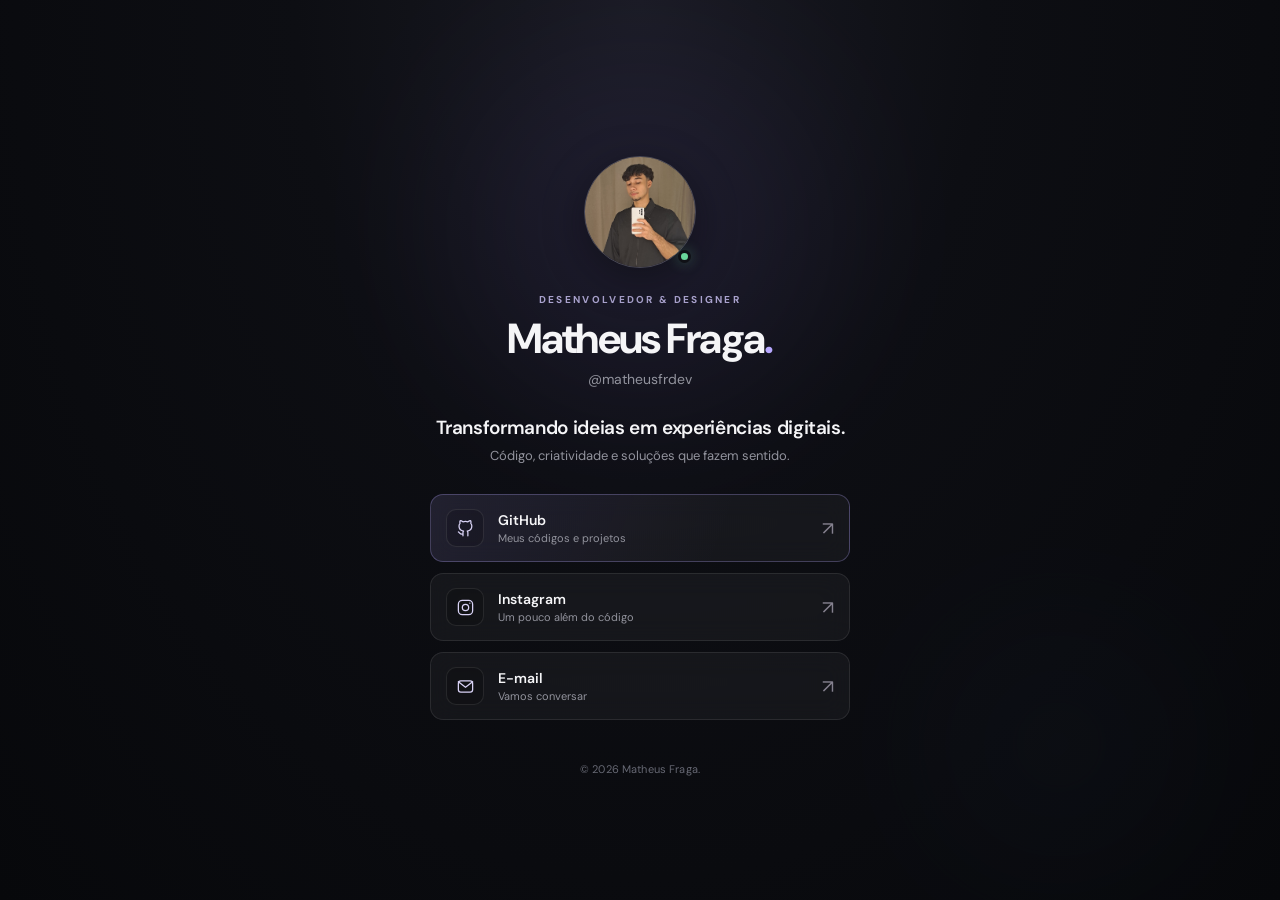
==== commit baf2cda5: "Update index.html" ====
--- a/index.html
+++ b/index.html
@@ -76,7 +76,7 @@
 
     <div class="copy-toast" id="copy-toast" role="status" aria-live="polite" aria-atomic="true"></div>
 
-    <footer>© 2026 <span>·</span> Matheus Fraga.</footer>
+    <footer>© 2026 Matheus Fraga.</footer>
   </main>
 
   <script src="scripts/email-copy.js"></script>
